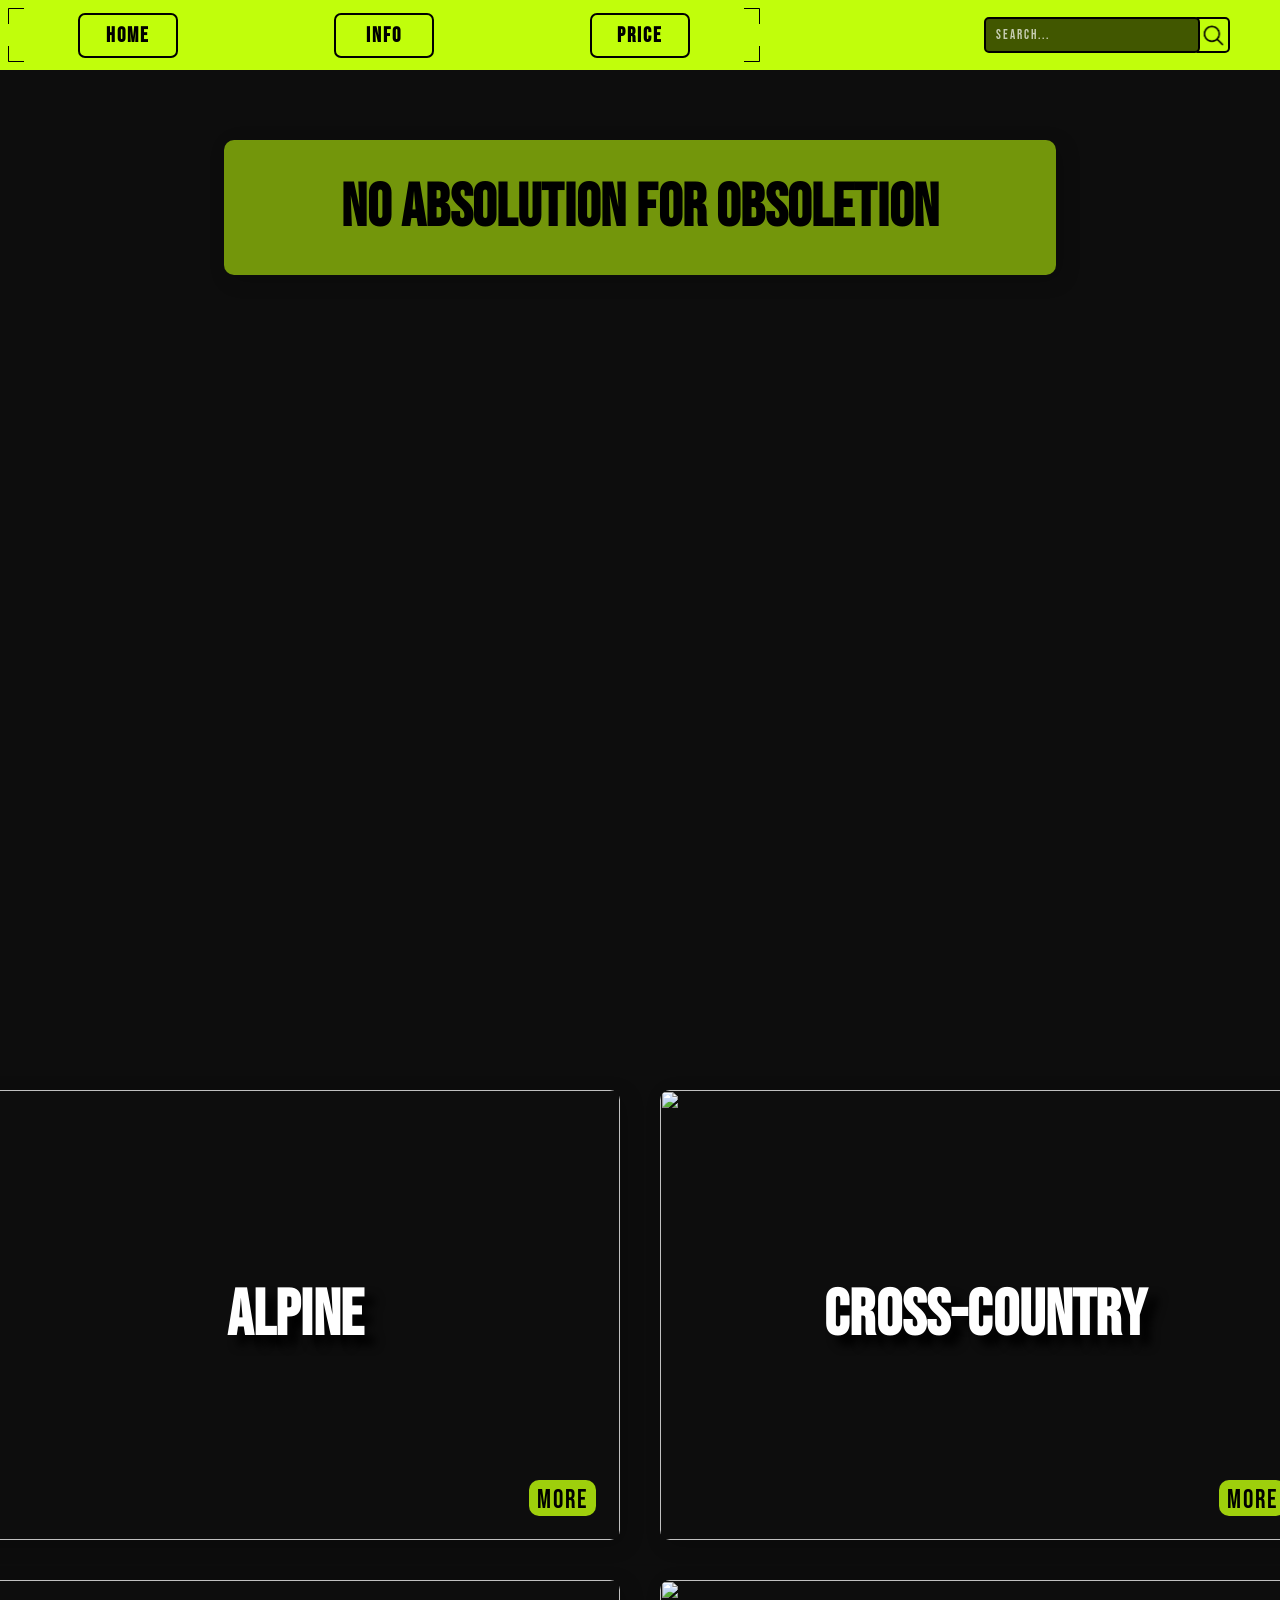
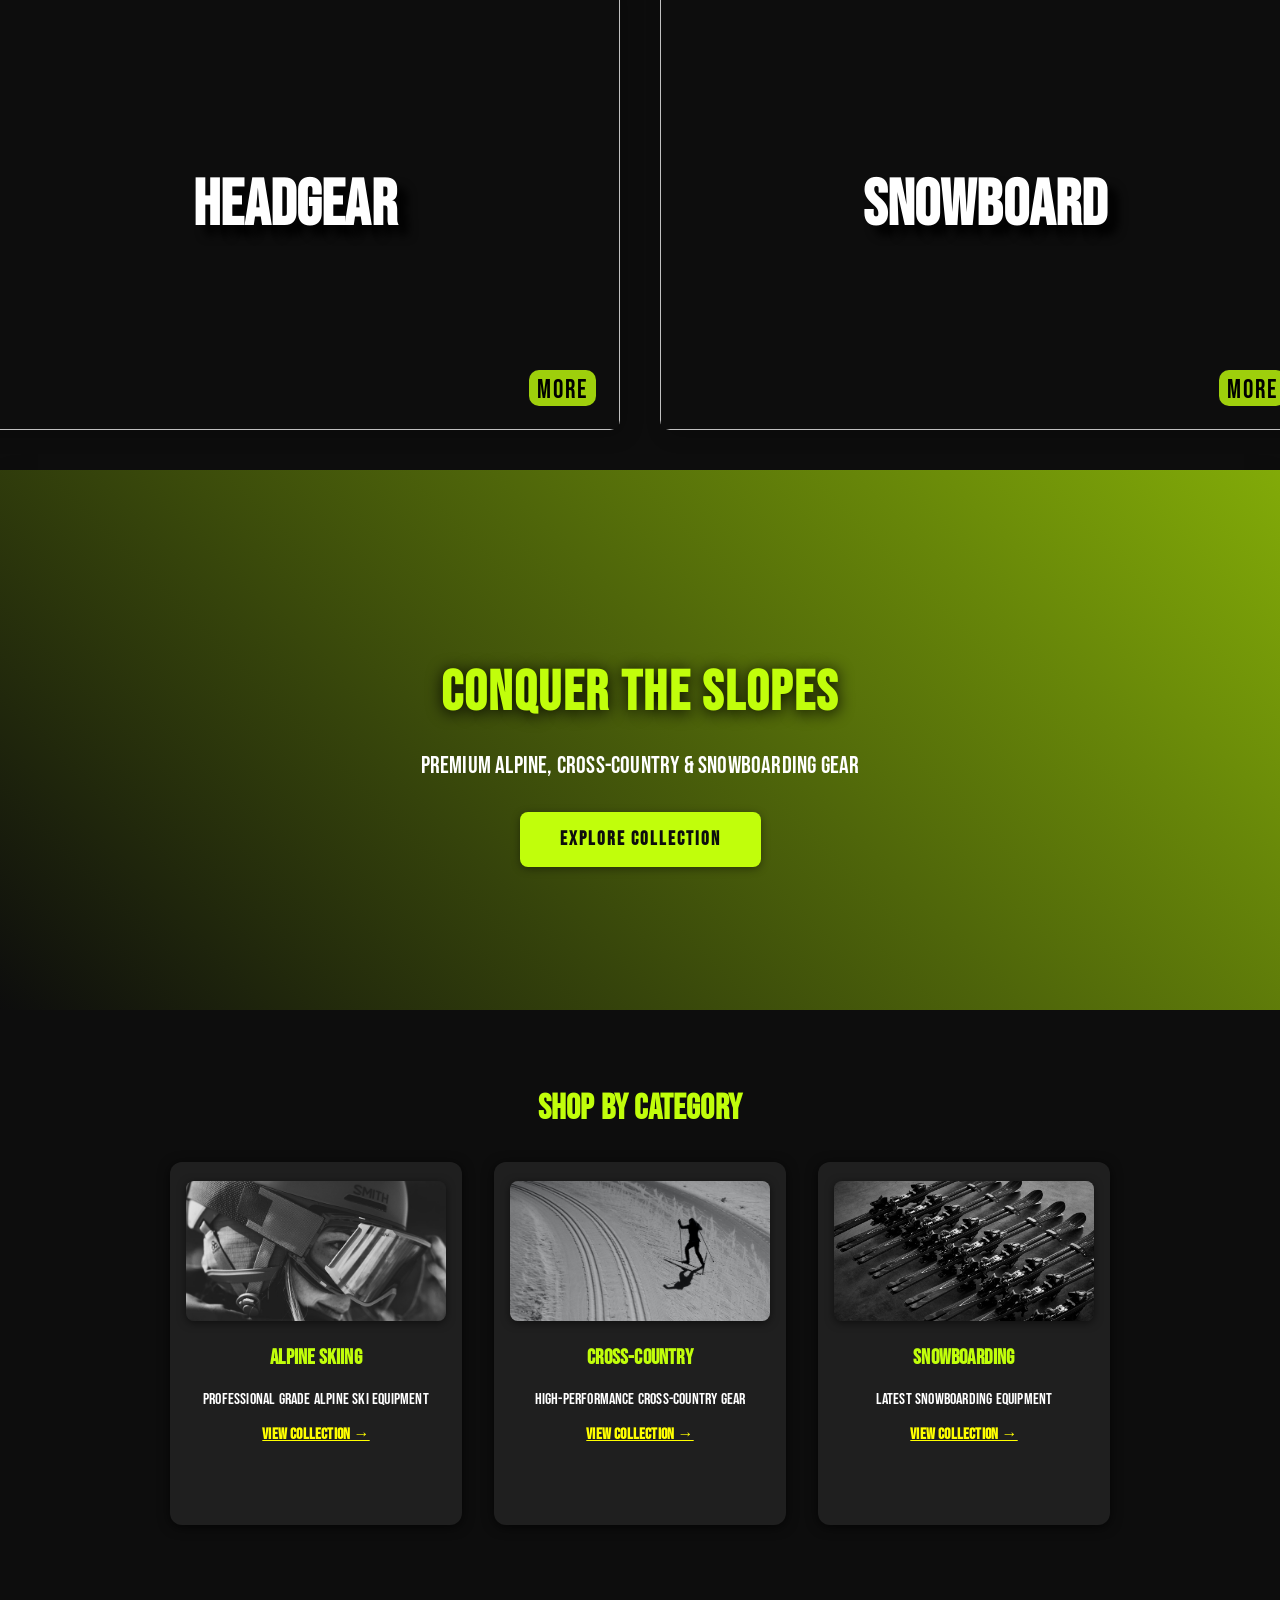
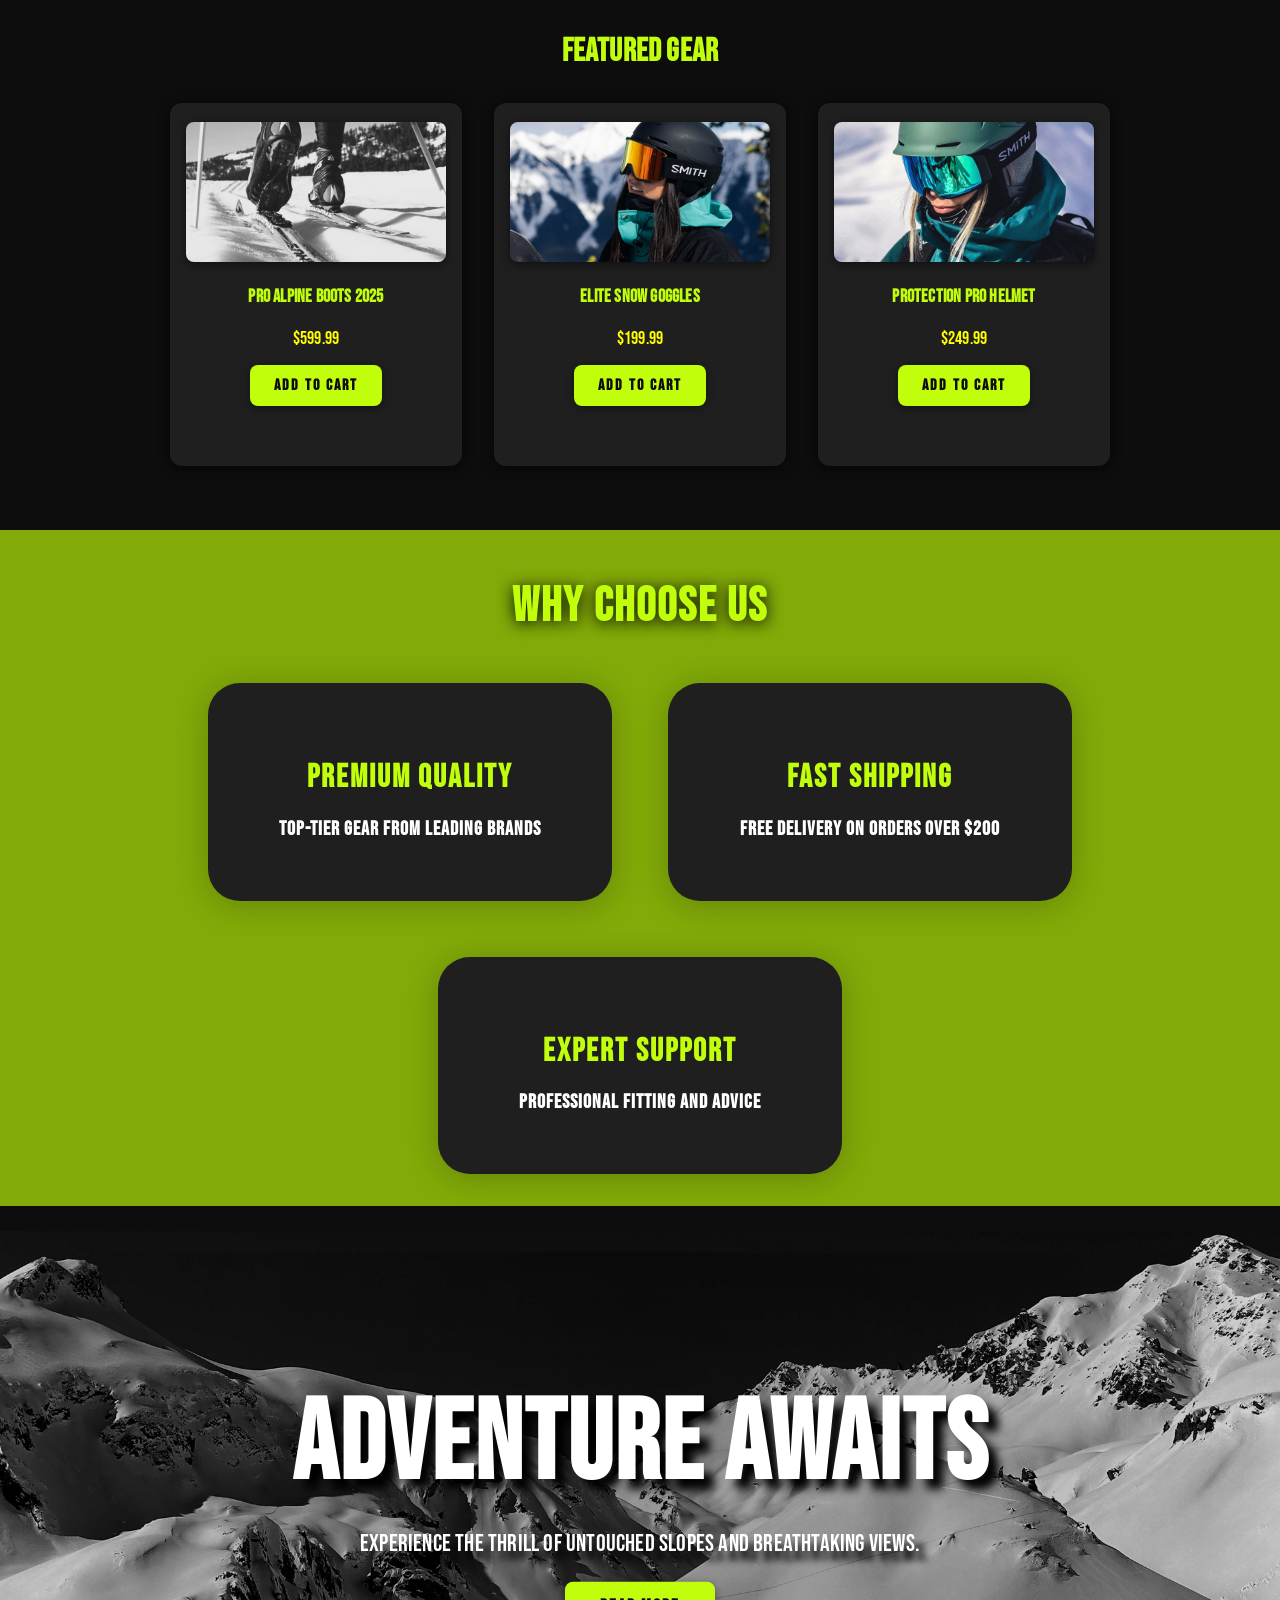
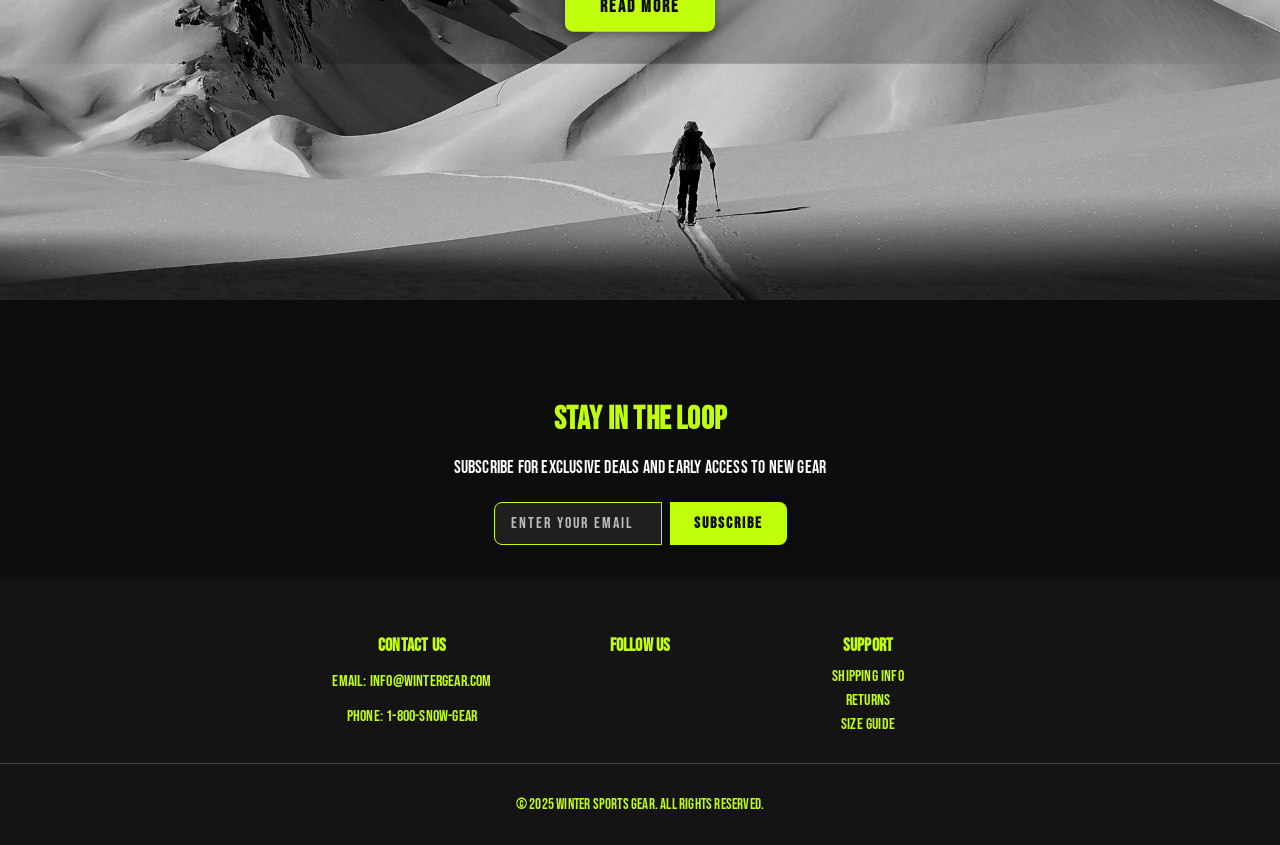
==== HTML.html @ b232467d "updated html/css 21.07.2025" ====
<!DOCTYPE html>
<html>
<head>
<style>
@import url('https://fonts.googleapis.com/css2?family=Bebas+Neue&family=Montserrat:ital,wght@0,100..900;1,100..900&display=swap');
</style>
    <link rel="stylesheet" href="big one.css" />
    <script defer src="big one.js"></script>
    <meta charset="UTF-8" />
    <title>Website</title>
        <style>
        body {
            font-family: 'Bebas Neue', sans-serif;
            letter-spacing: 0.2px;
        }
        button, input {
            font-family: 'Bebas Neue', Arial, sans-serif;
            letter-spacing: 2px;
        }
    </style>
</head>
<body>
  <div class="head">
          <div class="button-container">
              <svg 
                  id="top-left" 
                  width="32" 
                  height="32" 
                  viewBox="0 0 32 32" 
                  fill="none" 
                  xmlns="http://www.w3.org/2000/svg"
              >
                  <mask 
                      id="path-1-outside-1_201_35" 
                      maskUnits="userSpaceOnUse" 
                      x="0" 
                      y="0" 
                      width="32" 
                      height="32" 
                      fill="black"
                  >
                      <rect fill="white" width="32" height="32"/>
                      <path d="M2 2H32V32H2V2Z"/>
                  </mask>
                  <path 
                      d="M2 2V0C0.895431 0 0 0.895431 0 2L2 2ZM2 2V4H32V2V0H2V2ZM2 32H4V2H2H0V32H2Z" 
                      fill="black" 
                      mask="url(#path-1-outside-1_201_35)"
                  />
              </svg>
              <svg 
                  id="top-right" 
                  width="32" 
                  height="32" 
                  viewBox="0 0 32 32" 
                  fill="none" 
                  xmlns="http://www.w3.org/2000/svg"
              >
                  <mask 
                      id="path-1-outside-1_201_35" 
                      maskUnits="userSpaceOnUse" 
                      x="0" 
                      y="0" 
                      width="32" 
                      height="32" 
                      fill="black"
                  >
                      <rect fill="white" width="32" height="32"/>
                      <path d="M2 2H32V32H2V2Z"/>
                  </mask>
                  <path 
                      d="M2 2V0C0.895431 0 0 0.895431 0 2L2 2ZM2 2V4H32V2V0H2V2ZM2 32H4V2H2H0V32H2Z" 
                      fill="black" 
                      mask="url(#path-1-outside-1_201_35)"
                  />
              </svg>
              <svg 
                  id="bottom-left" 
                  width="32" 
                  height="32" 
                  viewBox="0 0 32 32" 
                  fill="none" 
                  xmlns="http://www.w3.org/2000/svg"
              >
                  <mask 
                      id="path-1-outside-1_201_35" 
                      maskUnits="userSpaceOnUse" 
                      x="0" 
                      y="0" 
                      width="32" 
                      height="32" 
                      fill="black"
                  >
                      <rect fill="white" width="32" height="32"/>
                      <path d="M2 2H32V32H2V2Z"/>
                  </mask>
                  <path 
                      d="M2 2V0C0.895431 0 0 0.895431 0 2L2 2ZM2 2V4H32V2V0H2V2ZM2 32H4V2H2H0V32H2Z" 
                      fill="black" 
                      mask="url(#path-1-outside-1_201_35)"
                  />
              </svg>
              <svg 
                  id="bottom-right" 
                  width="32" 
                  height="32" 
                  viewBox="0 0 32 32" 
                  fill="none" 
                  xmlns="http://www.w3.org/2000/svg"
              >
                  <mask 
                      id="path-1-outside-1_201_35" 
                      maskUnits="userSpaceOnUse" 
                      x="0" 
                      y="0" 
                      width="32" 
                      height="32" 
                      fill="black"
                  >
                      <rect fill="white" width="32" height="32"/>
                      <path d="M2 2H32V32H2V2Z"/>
                  </mask>
                  <path 
                      d="M2 2V0C0.895431 0 0 0.895431 0 2L2 2ZM2 2V4H32V2V0H2V2ZM2 32H4V2H2H0V32H2Z" 
                      fill="black" 
                      mask="url(#path-1-outside-1_201_35)"
                  />
              </svg>
              <button>Home</button>
              <button>Info</button>
              <button>Price</button>
          </div>
          <div class="search-container">
              <input type="text" placeholder="Search..." />
              <button class="search-button" >
                  <svg width="9" height="7" viewBox="0 0 9 7" fill="none" xmlns="http://www.w3.org/2000/svg" xmlns:xlink="http://www.w3.org/1999/xlink">
      <rect width="9" height="7" fill="url(#pattern0_207_2)"/>
      <defs>
      <pattern id="pattern0_207_2" patternContentUnits="objectBoundingBox" width="1" height="1">
      <use xlink:href="#image0_207_2" transform="matrix(0.00864198 0 0 0.0111111 0.111111 0)"/>
      </pattern>
      <image id="image0_207_2" width="90" height="90" preserveAspectRatio="none" xlink:href="[data-uri]"/>
      </defs>
      </svg>

              </button>

          </div>
    </div>
  <div class="body">
    <div class="background">
      <img id="main-img" class="main-img" src="/BIg one/shi/bwskione169.jpg" alt="Image">
      <div class=text-field><h1>No absolution for obsoletion</h1></div>
    </div>
    <div class="category-container">
        <div class="category"><button>more</button><img src="/BIg one/shi/754799082960519.jpg" alt=""><div class="category-inside">Alpine</div></div>
        <div class="category"><button>more</button><img src="/BIg one/shi/Buy-the-Best-Ski-Boots-for-Skiers-All-You-Need-to-Know-1536x1024.jpg" alt=""><div class="category-inside">cross-country</div></div>
        <div class="category"><button>more</button><img src="/BIg one/shi/squad-mag-goggles_alpineGreen-cpEverydayRoseGoldMirror_ls01.jpg" alt=""><div class="category-inside">Headgear</div></div>
        <div class="category"><button>more</button><img src="/BIg one/shi/1650919232_35-vsegda-pomnim-com-p-snoubordisti-v-gorakh-foto-41.jpg" alt=""><div class="category-inside">Snowboard</div></div>
    </div>

  <!-- Hero Section -->
  <section class="hero">
    <div class="hero-content">
      <h1>CONQUER THE SLOPES</h1>
      <p>Premium Alpine, Cross-Country & Snowboarding Gear</p>
      <button class="cta-button">EXPLORE COLLECTION</button>
    </div>
  </section>

  <!-- Categories Section -->
  <section class="categories">
    <h2>SHOP BY CATEGORY</h2>
    <div class="category-grid">
      <div class="category-card">
        <img src="shi/squad-mag-goggles_alpineGreen-cpEverydayRoseGoldMirror_ls01.jpg" alt="Alpine Skiing">
        <h3>Alpine Skiing</h3>
        <p>Professional grade alpine ski equipment</p>
        <a href="#" class="category-link">View Collection →</a>
      </div>
      <div class="category-card">
        <img src="shi/thomas-dils-ZEraBEoSRSw-unsplash-2-scaled.jpg" alt="Cross-Country">
        <h3>Cross-Country</h3>
        <p>High-performance cross-country gear</p>
        <a href="#" class="category-link">View Collection →</a>
      </div>
      <div class="category-card">
        <img src="shi/754799082960519.jpg" alt="Snowboarding">
        <h3>Snowboarding</h3>
        <p>Latest snowboarding equipment</p>
        <a href="#" class="category-link">View Collection →</a>
      </div>
    </div>
  </section>

  <!-- Featured Products -->
  <section class="featured-products">
    <h2>FEATURED GEAR</h2>
    <div class="product-grid">
      <div class="product-card">
        <img src="shi/Buy-the-Best-Ski-Boots-for-Skiers-All-You-Need-to-Know-1536x1024.jpg" alt="Pro Alpine Boots">
        <h3>Pro Alpine Boots 2025</h3>
        <p class="price">$599.99</p>
        <button class="add-to-cart">Add to Cart</button>
      </div>
      <div class="product-card">
        <img src="shi/squad-xl-goggles_black-cpEverydayRedMirror_ls01.webp" alt="Premium Goggles">
        <h3>Elite Snow Goggles</h3>
        <p class="price">$199.99</p>
        <button class="add-to-cart">Add to Cart</button>
      </div>
      <div class="product-card">
        <img src="shi/matteAlpineGreenSlate_ls01.webp" alt="Snow Helmet">
        <h3>Protection Pro Helmet</h3>
        <p class="price">$249.99</p>
        <button class="add-to-cart">Add to Cart</button>
      </div>
    </div>
  </section>

  <!-- Benefits Section -->
  <section class="benefits">
    <h2>WHY CHOOSE US</h2>
    <div class="benefits-grid">
      <div class="benefit-card">
        <i class="fas fa-medal"></i>
        <h3>Premium Quality</h3>
        <p>Top-tier gear from leading brands</p>
      </div>
      <div class="benefit-card">
        <i class="fas fa-truck"></i>
        <h3>Fast Shipping</h3>
        <p>Free delivery on orders over $200</p>
      </div>
      <div class="benefit-card">
        <i class="fas fa-shield-alt"></i>
        <h3>Expert Support</h3>
        <p>Professional fitting and advice</p>
      </div>
    </div>
  </section>


  <!-- Fullscreen Image Section -->
  <section class="fullscreen-image-section">
    <img src="shi/header-0-movement-0b564-1.jpg" alt="Skiing in the mountains" class="fullscreen-img">
    <div class="fullscreen-caption">
      <h2>Adventure Awaits</h2>
      <p>Experience the thrill of untouched slopes and breathtaking views.</p>
      <button class="read-more-btn">Read More</button>
    </div>
  </section>

  <!-- Newsletter Section -->
  <section class="newsletter">
    <div class="newsletter-content">
      <h2>STAY IN THE LOOP</h2>
      <p>Subscribe for exclusive deals and early access to new gear</p>
      <form class="subscribe-form">
        <input type="email" placeholder="Enter your email">
        <button type="submit">SUBSCRIBE</button>
      </form>
    </div>
  </section>

  <!-- Footer -->
  <footer>
    <div class="footer-content">
      <div class="footer-section">
        <h3>CONTACT US</h3>
        <p>Email: info@wintergear.com</p>
        <p>Phone: 1-800-SNOW-GEAR</p>
      </div>
      <div class="footer-section">
        <h3>FOLLOW US</h3>
        <div class="social-links">
          <a href="#"><i class="fab fa-instagram"></i></a>
          <a href="#"><i class="fab fa-facebook"></i></a>
          <a href="#"><i class="fab fa-twitter"></i></a>
        </div>
      </div>
      <div class="footer-section">
        <h3>SUPPORT</h3>
        <a href="#">Shipping Info</a>
        <a href="#">Returns</a>
        <a href="#">Size Guide</a>
      </div>
    </div>
    <div class="footer-bottom">
      <p>&copy; 2025 Winter Sports Gear. All rights reserved.</p>
    </div>
  </footer>
</div>
</body>
</html>
---- big one.css ----
body, html{
    width: 100%;
    margin: 0;
    background-color: var(--background-color);
    /* display: flex;
    flex-direction: column;
    justify-content: flex-start;
    align-items: center;
    /* padding-top: 70px; */
    /* height: auto;
    background-color: var(--background-color);
    z-index: 1; */
}


:root{
    --primary-color:hsl(75, 99%, 52%);
    --secondary-color: hsl(75, 91%, 35%);
    --text-color: hsl(0, 0%, 100%);
    --background-color: hsl(0, 0%, 5%);
    --accent-color: hsl(60, 100%, 50%);
    --card-bg: hsl(0, 0%, 12%);
    --card-bg-alt: hsl(0, 0%, 18%);
    --footer-bg: hsl(0, 0%, 8%);
}
.head{
    position: fixed;
}
.head{
    top: 0;
    left: 0;
    right: 0;
    height: 70px;
    background-color: var(--primary-color);    
    display: flex;
    justify-content: space-between;
    align-items: center;
    padding-right: clamp(10px, 20vw, 50px);
    z-index: 10;
}

.button-container button{
    width: clamp(50px, 10vw, 100px);
    height: clamp(30px, 5vh, 50px);
    background-color: transparent;
    border: black solid 2px;
    cursor: pointer;
    border-radius: 7px;
    color: black;
    font-weight: bold;
    font-size: 1.3rem;
    transition: all 0.15s ease-in-out;
}

.button-container button:hover{
    background-color: rgb(65, 87, 0);
    color: white;
}

.button-container button:active{
    background-color: black;
    color: rgb(194, 254, 12);
    transform: scale(0.95);
}

.button-container{
    position: relative;
    display: flex;
    justify-content: space-around;
    align-items: center;
    height: inherit;
    width: 60vw;    
}

.button-container svg{
    position: absolute;
    scale: 0.5;
}   
#top-left{
    left: 0;
    top: 0;
}
#top-right{
    right: 0px;
    top: 0;
    transform: rotate(90deg);
}
#bottom-left{
    left: 0;
    bottom: 0;
    transform: rotate(-90deg);
}
#bottom-right{
    right: 0px;
    bottom: 0;
    transform: rotate(180deg);
}

.search-container{
    display: flex;
    justify-content: space-around;
    align-items: center;
}

.search-container input{
    width: 200px;
    height: 30px;
    border-radius: 5px;
    border: black solid 2px;
    padding-left: 10px;
    background-color: rgb(65, 87, 0);
    color: white;
}

input::placeholder{
    color: white;
    opacity: 0.7;
}

input:focus{
    outline: none;
 }

.search-container button{
    width: 34px;
    height: 35.5px;
    background-color: transparent;
    border: black solid 2px;
    border-left-color: transparent;
    border-radius: 0 5px 5px 0;
    margin-left: -4px;
    cursor: pointer;
}

.search-container button svg{
    transform: scale(3.5);
}


.background{

    display: flex;
    justify-content: center;
    width: inherit;
    height: 110vh;
    /* height: clamp(100vh,100%, 1459px); */
    top: 0;
    z-index: 2;
}
.main-img{
    height: object-fit;
    position: absolute;
    top: 0; left: 50%;
    transform: translateX(-50%);
    width: 100vw;
    z-index: 0;
  }

.text-field{
    /* margin-top: clamp(50px, 205px, 370px); */
    margin-top: 140px;
    display: flex;
    position: relative;
    justify-content: center;
    align-items: center;
    font-size: 30px;
    height: 15vh;
    width: 65vw;
    padding: 30px;
    box-sizing: border-box;
    color: rgb(0, 0, 0);
    background-color: rgba(193, 254, 12, 0.574);
    box-shadow: 5px 5px 20px rgba(0, 0, 0, 0.2);
    border-radius: 10px;
    backdrop-filter: blur(10px);
    -webkit-backdrop-filter: blur(10px);
    z-index: 1;
}
.category-container{
    display: grid;
    grid-template-columns: 650px 650px;
    align-items: center;
    justify-content: center;
    justify-items: center;
    font-size: 20px;
    width: 90vw;
    gap: 40px;
    margin: 100px auto 0 auto;
}

.category img{
    width: 100%;
    height: 450px;
    width: 650px;
    object-fit: cover;
    border-radius: 10px;
    z-index: 1;
}
.category{
    display: flex;
    position: relative;
    box-shadow: 5px 5px 20px rgba(0, 0, 0, 0.2);
    border-radius: 10px;
    box-sizing: border-box;
    z-index: 2;
    transition: all 0.15s ease-in-out;

}
.category:hover{
    transform: scale(1.01);
  }
.category button{
  position: absolute;
  bottom: 1.5rem;
  right: 1.5rem;
  z-index: 5;
  background-color: rgba(193, 254, 12, 0.803);
  border: none;
  border-radius: 10px;
  font-size: 1.6rem;
  padding: 0.3rem 0.5rem 0 0.5rem;
  transition: background 0.2s, all 0.2s;

}

.category button:hover {
  background: var(--accent-color);
  color: var(--background-color);
  /* transform: scale(1.1); */
}
.category-inside{
    position: absolute;
    top: 0;
    left: 0;
    right: 0;
    bottom: 0;
    display: flex;
    justify-content: center;
    align-items: center;
    font-size: 4rem;
    color: rgb(255, 255, 255);
    font-weight: bold;
    text-shadow: 10px 10px 10px rgb(0, 0, 0);
    z-index: 3;
}

/* --- Extended Styles for New Sections: Dark Mode --- */

.hero {
  width: 100vw;
  min-height: 60vh;
  background: linear-gradient(45deg, var(--background-color) 0%, var(--secondary-color) 100%);
  display: flex;
  align-items: center;
  justify-content: center;
  margin-top: 40px;
  box-shadow: 0 4px 24px rgba(0,0,0,0.07);
}
.hero-content {
  text-align: center;
  color: var(--primary-color);
  padding: 2rem 1rem;
}
.hero-content h1 {
  font-size: 3.5rem;
  margin-bottom: 1rem;
  letter-spacing: 2px;
  color: var(--primary-color);
  text-shadow: 0 2px 16px #000;
}
.hero-content p {
  font-size: 1.5rem;
  margin-bottom: 2rem;
  color: var(--text-color);
}
.cta-button {
  background: var(--primary-color);
  color: var(--background-color);
  border: none;
  border-radius: 8px;
  padding: 1rem 2.5rem;
  font-size: 1.2rem;
  font-weight: bold;
  cursor: pointer;
  transition: background 0.2s, all 0.2s;
  box-shadow: 0 2px 8px #0006;
}
.cta-button:hover {
  background: var(--accent-color);
  color: var(--background-color);
  transform: scale(1.05);
}

.categories {
  width: 100vw;
  background: var(--background-color);
  padding: 3rem 0 2rem 0;
  text-align: center;
}
.categories h2 {
  font-size: 2.2rem;
  margin-bottom: 2rem;
  color: var(--primary-color);
}
.category-grid {
  display: flex;
  flex-wrap: wrap;
  justify-content: center;
  gap: 2rem;
  margin-bottom: 2rem;
}
.category-card {
  background: var(--card-bg);
  border-radius: 12px;
  box-shadow: 0 2px 12px #000a;
  width: 260px;
  min-height: 320px;
  padding: 1.2rem 1rem 1.5rem 1rem;
  display: flex;
  flex-direction: column;
  align-items: center;
  transition: transform 0.15s, background 0.2s;
}
.category-card:hover {
  transform: translateY(-8px) scale(1.03);
  background: var(--card-bg-alt);
  box-shadow: 0 6px 24px #000c;
}
.category-card img {
  width: 100%;
  height: 140px;
  object-fit: cover;
  border-radius: 8px;
  margin-bottom: 1rem;
  box-shadow: 0 2px 8px #0008;
}
.category-card h3 {
  font-size: 1.3rem;
  margin: 0.5rem 0 0.2rem 0;
  color: var(--primary-color);
}
.category-card p {
  font-size: 1rem;
  color: var(--text-color);
  margin-bottom: 1rem;
}
.category-link {
  color: var(--accent-color);
  text-decoration: underline;
  font-weight: bold;
  font-size: 1rem;
  transition: color 0.2s;
}
.category-link:hover {
  color: var(--primary-color);
}

.featured-products {
  background: var(--background-color);
  padding: 1rem 0 2rem 0;
  text-align: center;
}
.featured-products h2 {
  font-size: 2rem;
  color: var(--primary-color);
  margin-bottom: 2rem;
}
.product-grid {
  display: flex;
  flex-wrap: wrap;
  justify-content: center;
  gap: 2rem;
  margin-bottom: 2rem;
}
.product-card {
  background: var(--card-bg);
  border-radius: 12px;
  box-shadow: 0 2px 12px #000a;
  width: 260px;
  min-height: 320px;
  padding: 1.2rem 1rem 1.5rem 1rem;
  display: flex;
  flex-direction: column;
  align-items: center;
  transition: transform 0.15s, background 0.2s;
}
.product-card:hover {
  transform: translateY(-6px) scale(1.03);
  background: var(--card-bg-alt);
  box-shadow: 0 6px 24px #000c;
}
.product-card img {
  width: 100%;
  height: 140px;
  object-fit: cover;
  border-radius: 8px;
  margin-bottom: 1rem;
  box-shadow: 0 2px 8px #0008;
}
.product-card h3 {
  font-size: 1.1rem;
  margin: 0.5rem 0 0.2rem 0;
  color: var(--primary-color);
}
.product-card .price {
  font-size: 1.1rem;
  color: var(--accent-color);
  margin-bottom: 1rem;
}
.add-to-cart {
  background: var(--primary-color);
  color: var(--background-color);
  border: none;
  border-radius: 8px;
  padding: 0.7rem 1.5rem;
  font-size: 1rem;
  font-weight: bold;
  cursor: pointer;
  transition: background 0.2s, color 0.2s;
  box-shadow: 0 2px 8px #0006;
}
.add-to-cart:hover {
  background: var(--accent-color);
  color: var(--background-color);
}

.benefits {
  background: var(--secondary-color);
  /* background: linear-gradient(315deg, var(--background-color) 0%, var(--secondary-color) 30%); */
  padding: 3rem 0 2rem 0;
  text-align: center;
}
.benefits h2 {
  font-size: 3rem;
  color: var(--primary-color);
  margin: 0 0 3rem 0;
  letter-spacing: 2px;

  text-shadow: 0 2px 16px #000;

}
.benefits-grid {
  display: flex;
  flex-wrap: wrap;
  justify-content: center;
  gap: 3.5rem;
}
.benefit-card {
  background: var(--card-bg);
  border-radius: 2rem;
  box-shadow: 0 4px 32px 0 rgba(0,0,0,0.22);
  width: 340px;
  min-height: 60px;
  padding: 2.5rem 2rem 2.5rem 2rem;
  display: flex;
  flex-direction: column;
  align-items: center;
  font-size: 1.35rem;
  font-weight: 700;
  letter-spacing: 1px;
  transition: transform 0.2s, box-shadow 0.2s;
}
.benefit-card i {
  font-size: 3.2rem;
  color: var(--accent-color);
  margin-bottom: 1.2rem;
  /* text-shadow: 0 2px 12px rgba(0,191,255,0.18); */
}
.benefit-card h3 {
  font-size: 2rem;
  margin: 1rem 0 0.5rem 0;
  color: var(--primary-color);
  font-weight: 900;
  letter-spacing: 2px;
  /* text-shadow: 0 2px 12px rgba(0,191,255,0.18); */
}
.benefit-card p {
  font-size: 1.25rem;
  color: var(--text-color);
  font-weight: 600;
  margin-top: 0.7rem;
  letter-spacing: 1px;
}
/* Fullscreen Image Section */
.fullscreen-image-section {
  position: relative;
  width: 100vw;
  min-height: 80vh;
  margin: 0;
  padding: 0;
  overflow: hidden;
  display: flex;
  align-items: center;
  justify-content: center;
}
.fullscreen-img {
  width: 100vw;
  height: inherit;
  object-fit: cover;
  display: block;
  filter: brightness(0.85);
}
.fullscreen-caption {
  position: absolute;
  width: 100vw;
  top: 35%;
  left: 50%;
  transform: translate(-50%, -50%);
  color: #fff;
  text-align: center;
  /* background: rgba(0,0,0,0.35); */
  padding: 2rem 2.5rem;
  border-radius: 1rem;
  /* box-shadow: 0 4px 24px #0008; */
  background: linear-gradient(90deg, rgba(255, 255, 255, 0) 0%, rgba(0, 0, 0, 0.305) 50%, rgba(255, 255, 255, 0) 100%);

}
.fullscreen-caption h2 {
  font-size: 7rem;
  text-shadow: #000 10px 10px 10px;
  margin-bottom: 1rem;
  letter-spacing: 2px;
  /* box-shadow: inset 0 0 100px rgb(0, 0, 0); */

}
.fullscreen-caption p {
  font-size: 1.5rem;
  margin: 0 0 1.5rem 0;
  text-shadow: #000 10px 10px 6px;
}
.read-more-btn {
  background: var(--primary-color);
  color: var(--background-color);
  border: none;
  border-radius: 8px;
  padding: 0.9rem 2.2rem;
  font-size: 1.1rem;
  font-weight: bold;
  cursor: pointer;
  transition: background 0.2s, color 0.2s, transform 0.15s;
  box-shadow: 0 2px 8px #0006;
}
.read-more-btn:hover {
  background: var(--accent-color);
  color: var(--background-color);
  transform: scale(1.05);
}

/* botton section */

.newsletter {
  background: var(--background-color);
  padding: 3rem 0 2rem 0;
  text-align: center;
}
.newsletter-content h2 {
  font-size: 2rem;
  color: var(--primary-color);
  margin-bottom: 1rem;
}
.newsletter-content p {
  font-size: 1.1rem;
  color: var(--text-color);
  margin-bottom: 1.5rem;
}
.subscribe-form {
  display: flex;
  justify-content: center;
  gap: 0.5rem;
}
.subscribe-form input[type="email"] {
  padding: 0.7rem 1rem;
  border-radius: 8px 0 0 8px;
  border: 1px solid var(--primary-color);
  font-size: 1rem;
  outline: none;
  background: var(--card-bg);
  color: var(--text-color);
}
.subscribe-form button {
  background: var(--primary-color);
  color: var(--background-color);
  border: none;
  border-radius: 0 8px 8px 0;
  padding: 0.7rem 1.5rem;
  font-size: 1rem;
  font-weight: bold;
  cursor: pointer;
  transition: background 0.2s, color 0.2s;
  box-shadow: 0 2px 8px #0006;
}
.subscribe-form button:hover {
  background: var(--accent-color);
  color: var(--background-color);
}

footer {
  background: var(--footer-bg);
  color: var(--primary-color);
  padding: 2.5rem 0 1rem 0;
  text-align: center;
}
.footer-content {
  display: flex;
  flex-wrap: wrap;
  justify-content: center;
  gap: 3rem;
  margin-bottom: 1.5rem;
}
.footer-section {
  min-width: 180px;
}
.footer-section h3 {
  font-size: 1.1rem;
  margin-bottom: 0.7rem;
  color: var(--primary-color);
}
.footer-section p, .footer-section a {
  color: var(--primary-color);
  font-size: 1rem;
  text-decoration: none;
  display: block;
  margin-bottom: 0.3rem;
}
.footer-section a:hover {
  text-decoration: underline;
}
.social-links {
  display: flex;
  gap: 1rem;
  justify-content: center;
  margin-top: 0.5rem;
}
.social-links a {
  color: var(--primary-color);
  font-size: 1.5rem;
  transition: color 0.2s;
}
.social-links a:hover {
  color: #fff;
}
.footer-bottom {
  border-top: 1px solid rgba(255,255,255,0.2);
  margin-top: 1rem;
  padding-top: 1rem;
  font-size: 0.95rem;
  color: var(--primary-color);
}


@media (max-width: 900px) {
  .category-grid, .product-grid, .benefits-grid, .footer-content {
    flex-direction: column;
    align-items: center;
  }
  .category-card, .product-card, .benefit-card {
    width: 90vw;
    max-width: 350px;
  }
}
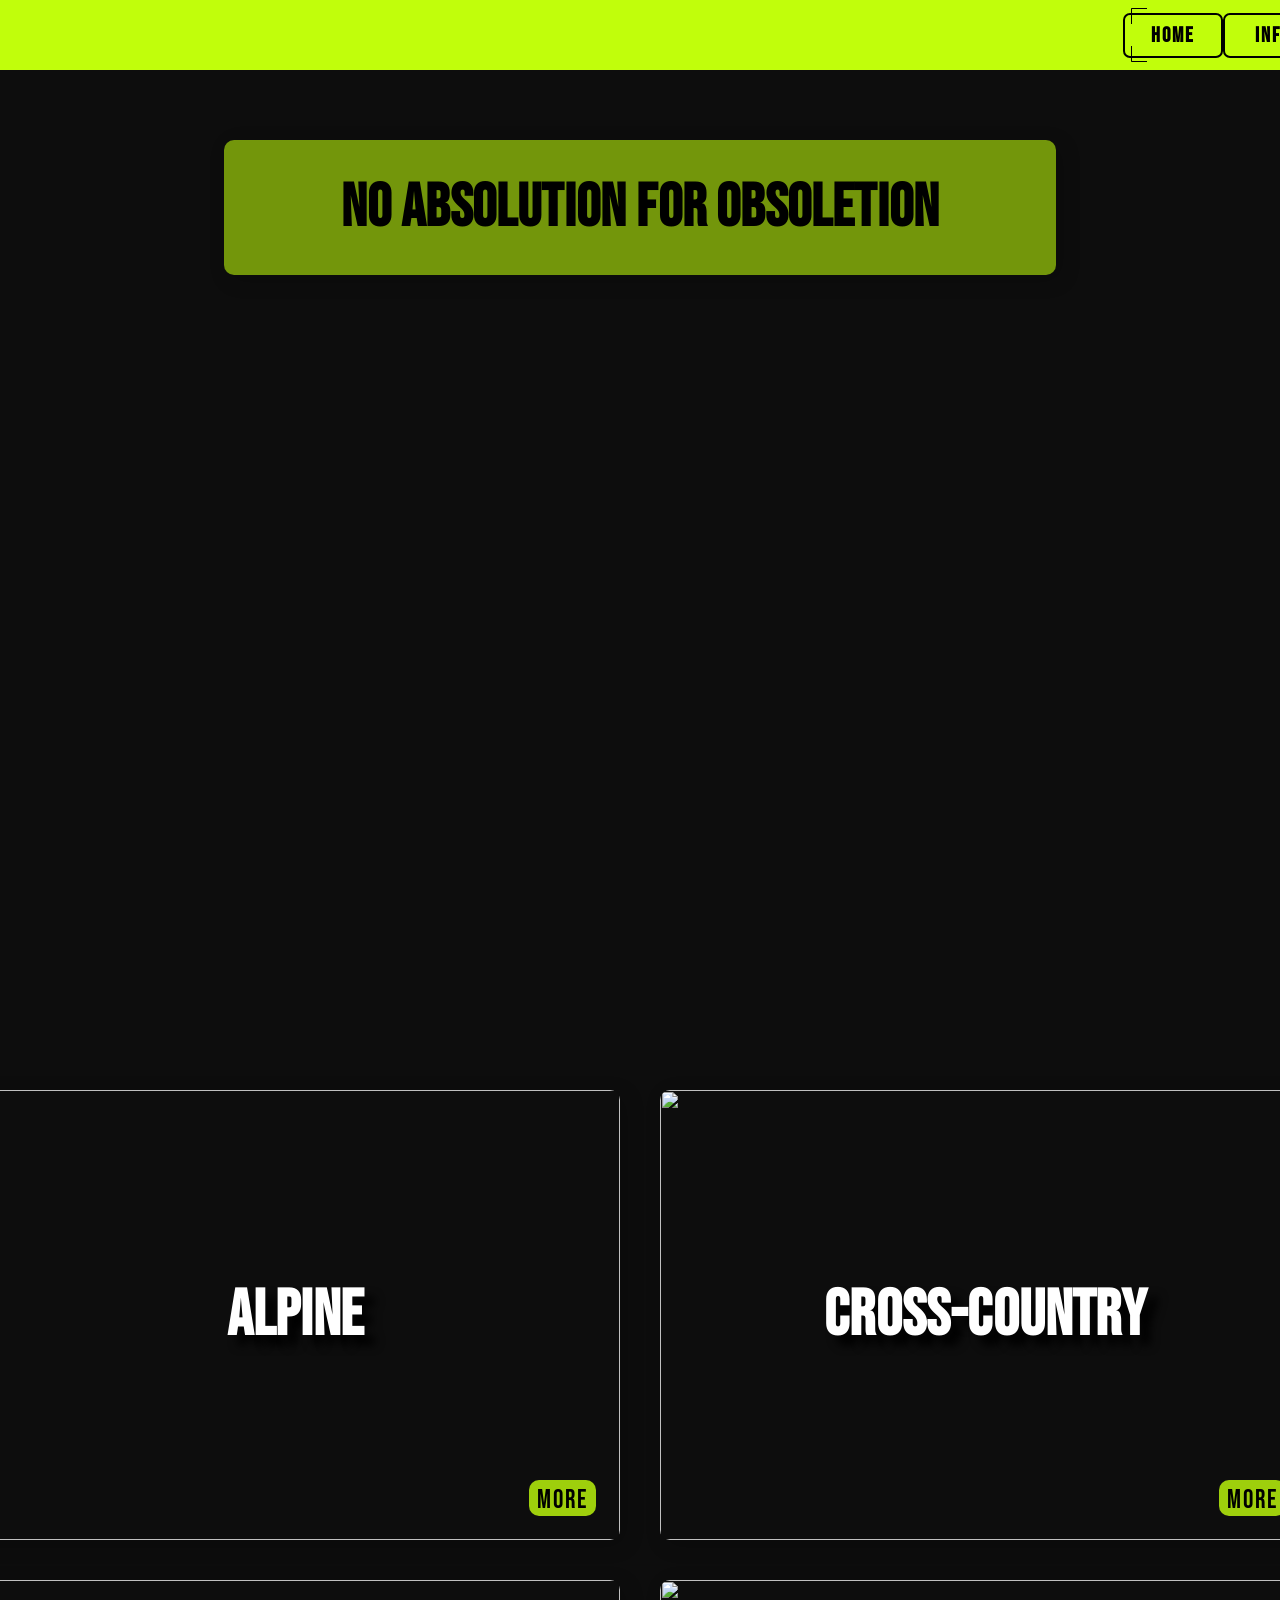
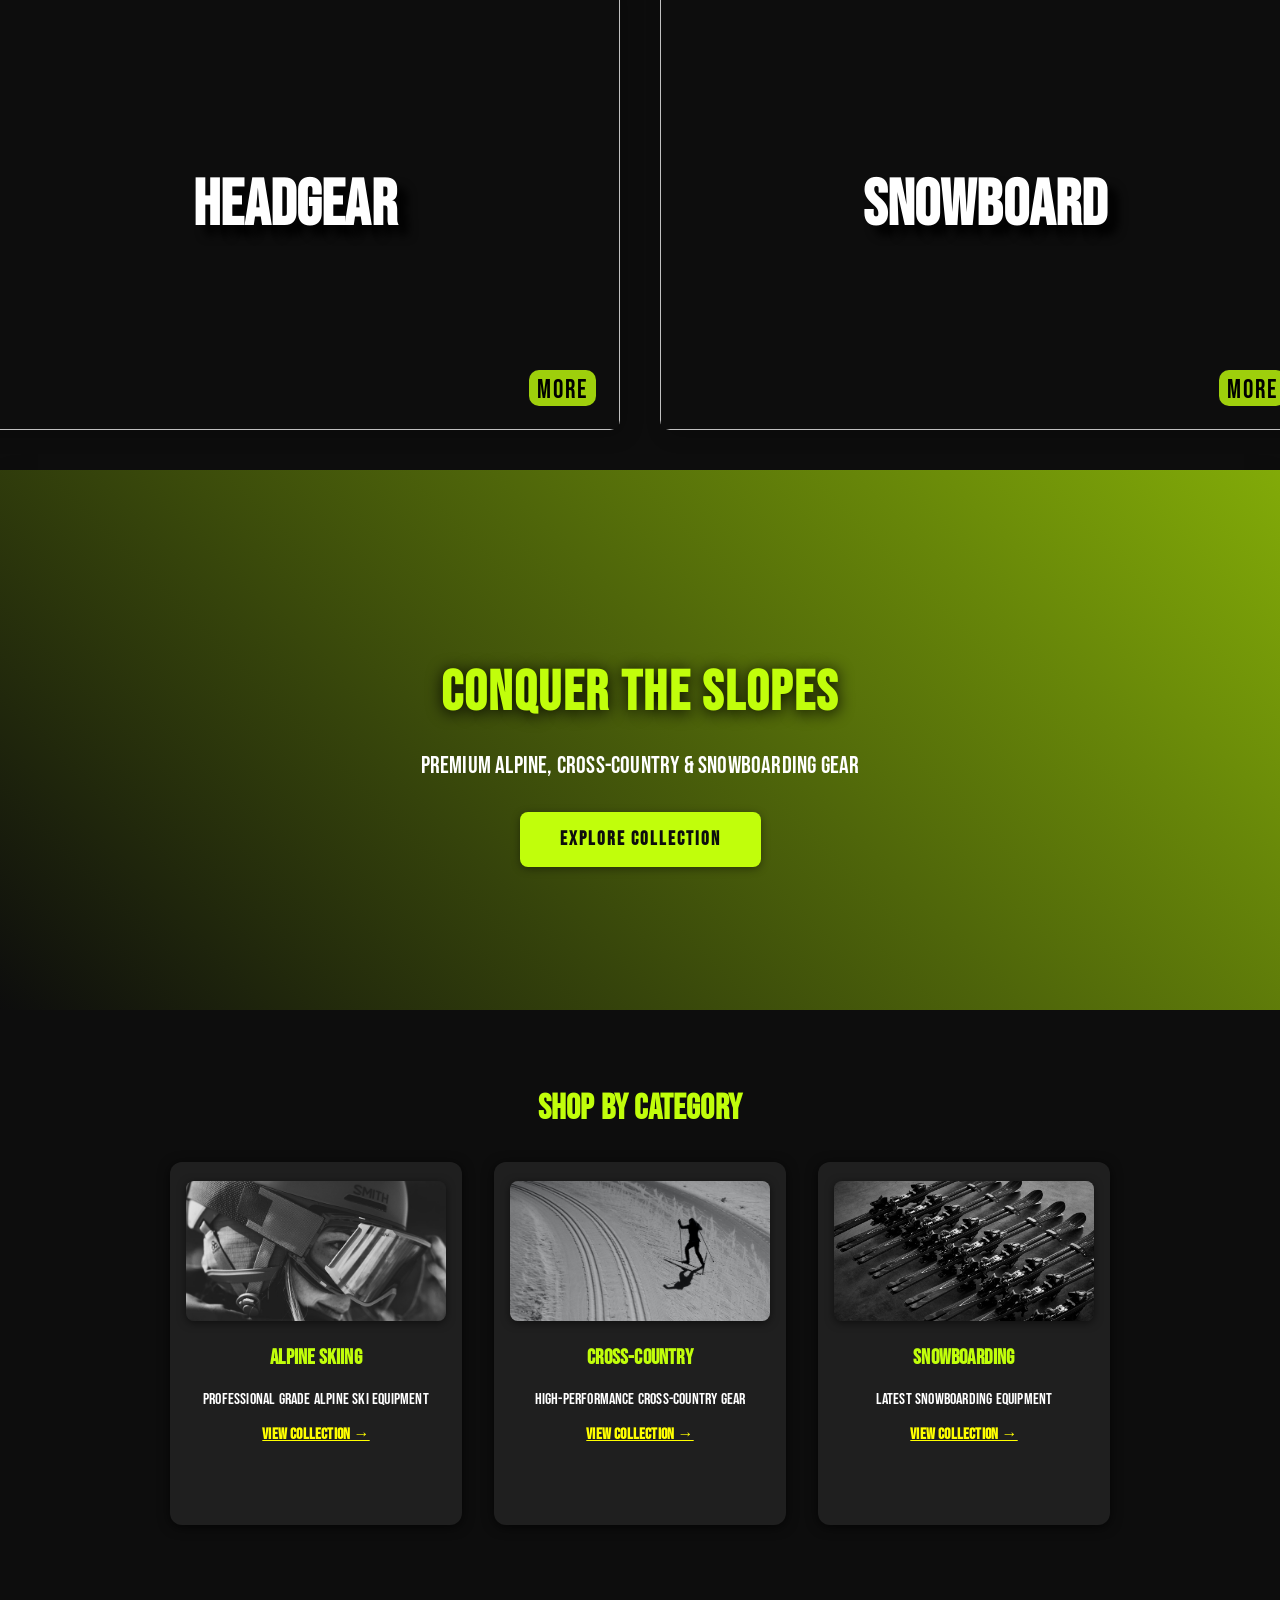
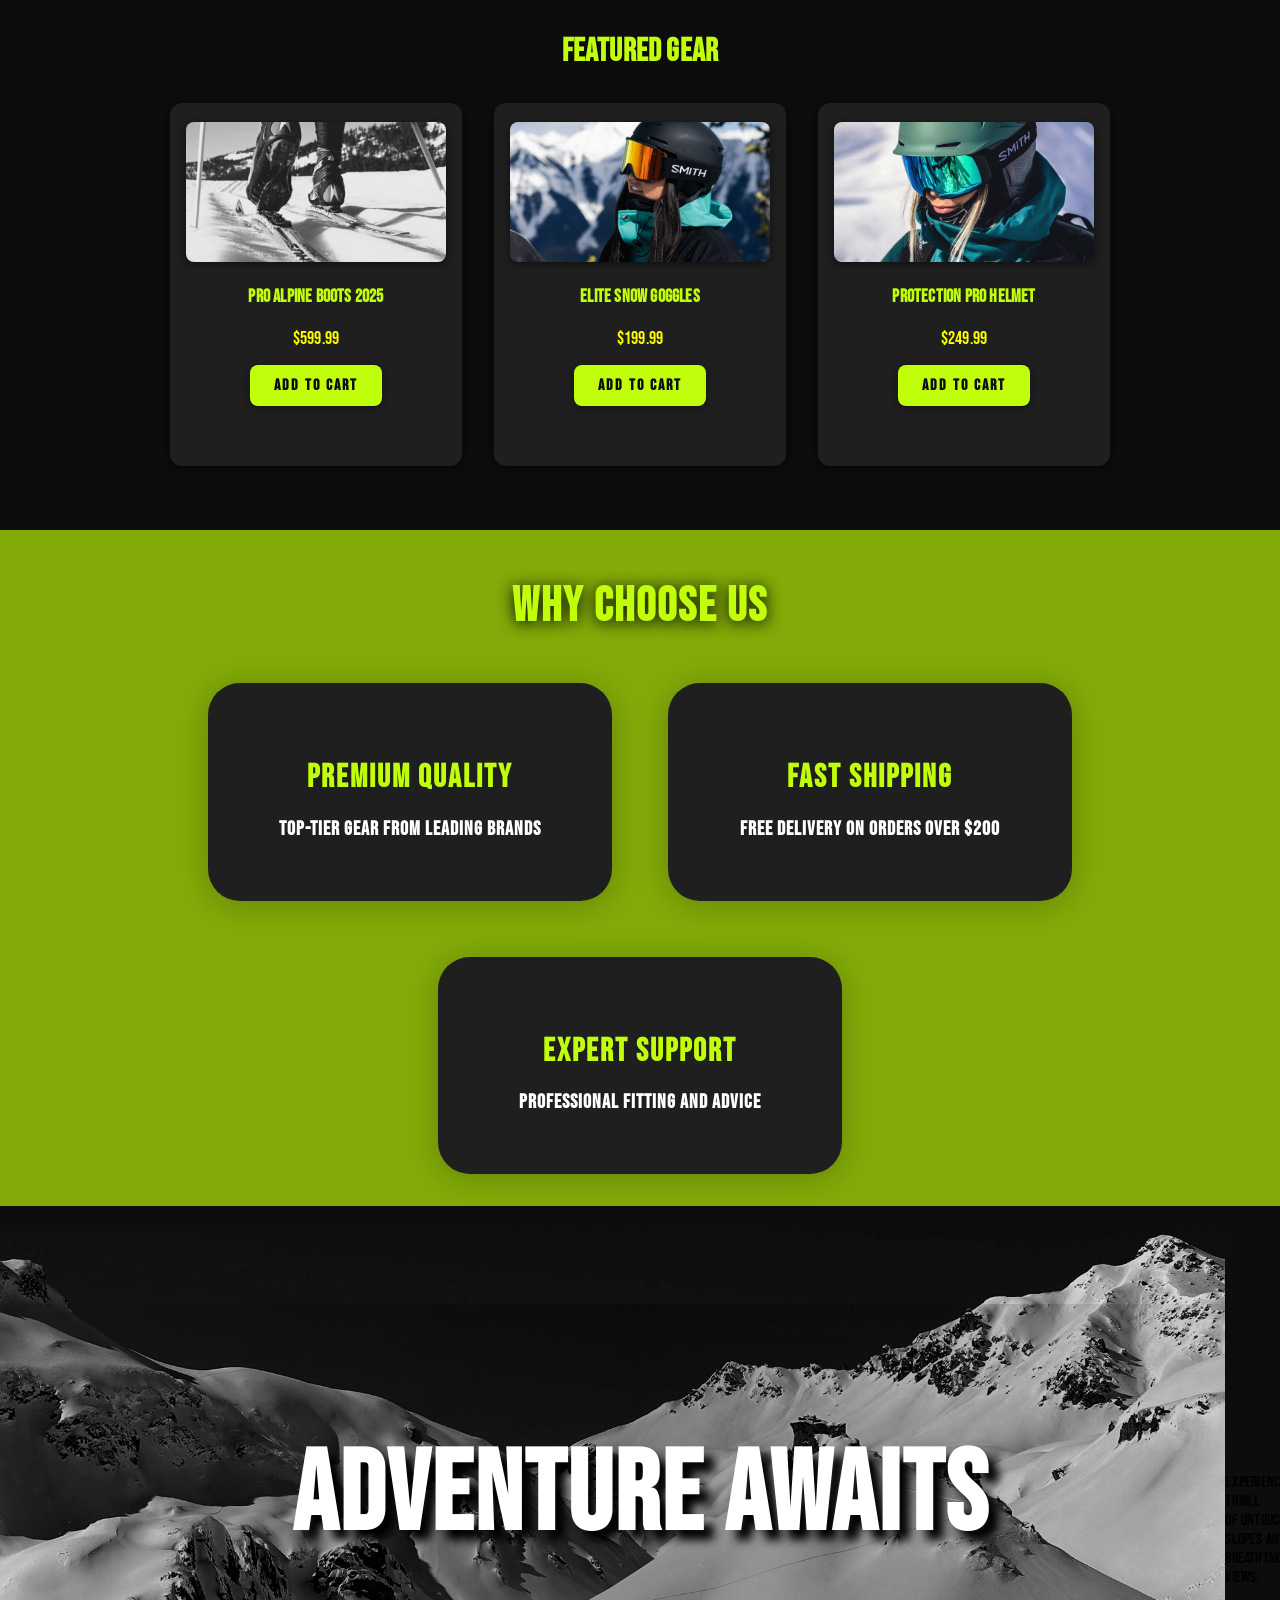
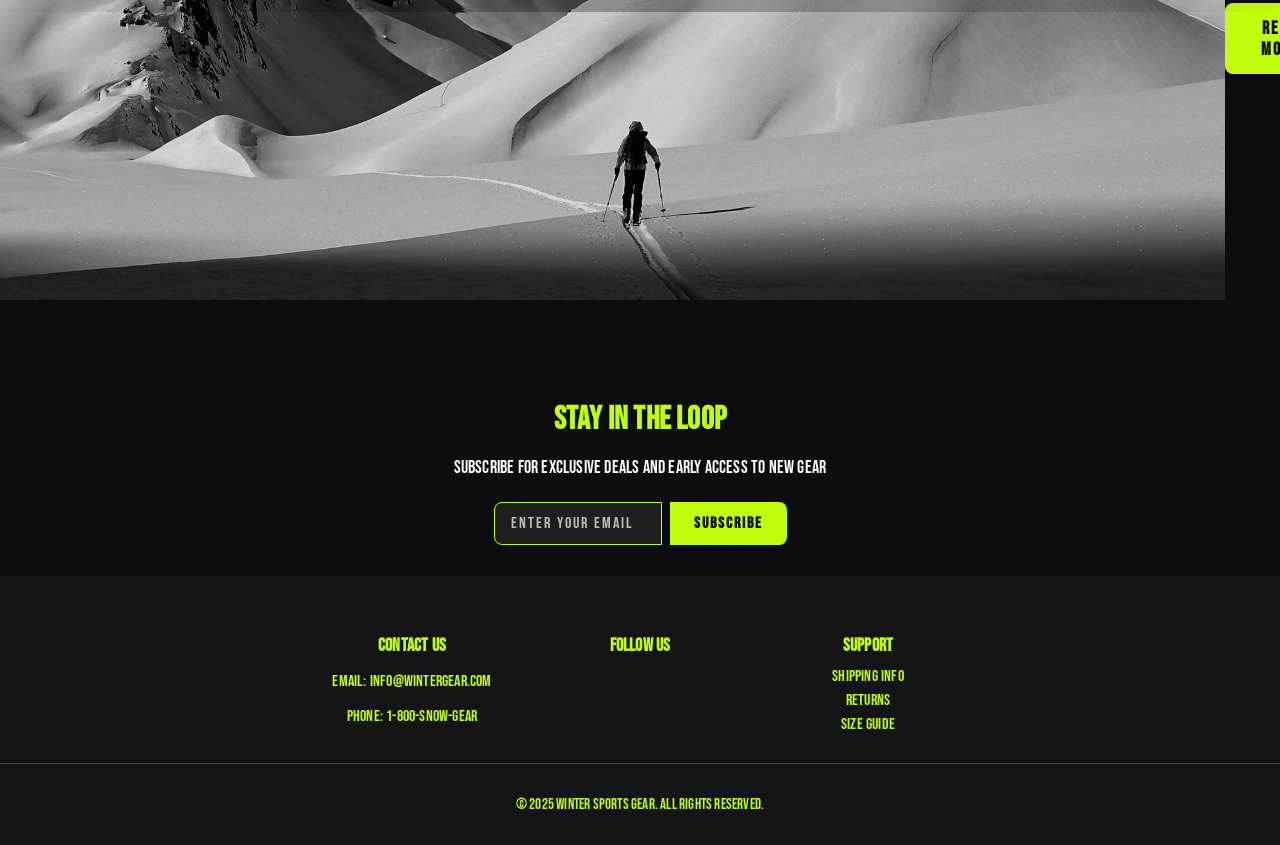
==== commit 6d543eda: "updated html/css 21.07.2025" ====
--- a/HTML.html
+++ b/HTML.html
@@ -21,6 +21,11 @@
 </head>
 <body>
   <div class="head">
+          <div class="logo"><svg width="1123" height="972" viewBox="0 0 1123 972" fill="none" xmlns="http://www.w3.org/2000/svg">
+<path d="M1122.11 971.775H0L77.1494 838.149H866.257L471.702 154.762L561.055 0L1122.11 971.775Z" fill="var(--logo-color)"/>
+<path d="M759.614 777.2C760.768 779.2 759.325 781.7 757.015 781.7H130.88C128.57 781.7 127.127 779.2 128.281 777.2L441.349 234.95C442.504 232.95 445.39 232.95 446.545 234.95L759.614 777.2Z" fill="var(--logo-color)"/>
+</svg>
+</div>
           <div class="button-container">
               <svg 
                   id="top-left" 
@@ -246,9 +251,13 @@
     <img src="shi/header-0-movement-0b564-1.jpg" alt="Skiing in the mountains" class="fullscreen-img">
     <div class="fullscreen-caption">
       <h2>Adventure Awaits</h2>
-      <p>Experience the thrill of untouched slopes and breathtaking views.</p>
-      <button class="read-more-btn">Read More</button>
-    </div>
+    </div>
+      <div class="read-more">
+      <p>experience the thrill <br> of untouched slopes and breathtaking views.</p>
+    <button class="read-more-btn">Read More</button>
+    </div>
+    
+
   </section>
 
   <!-- Newsletter Section -->
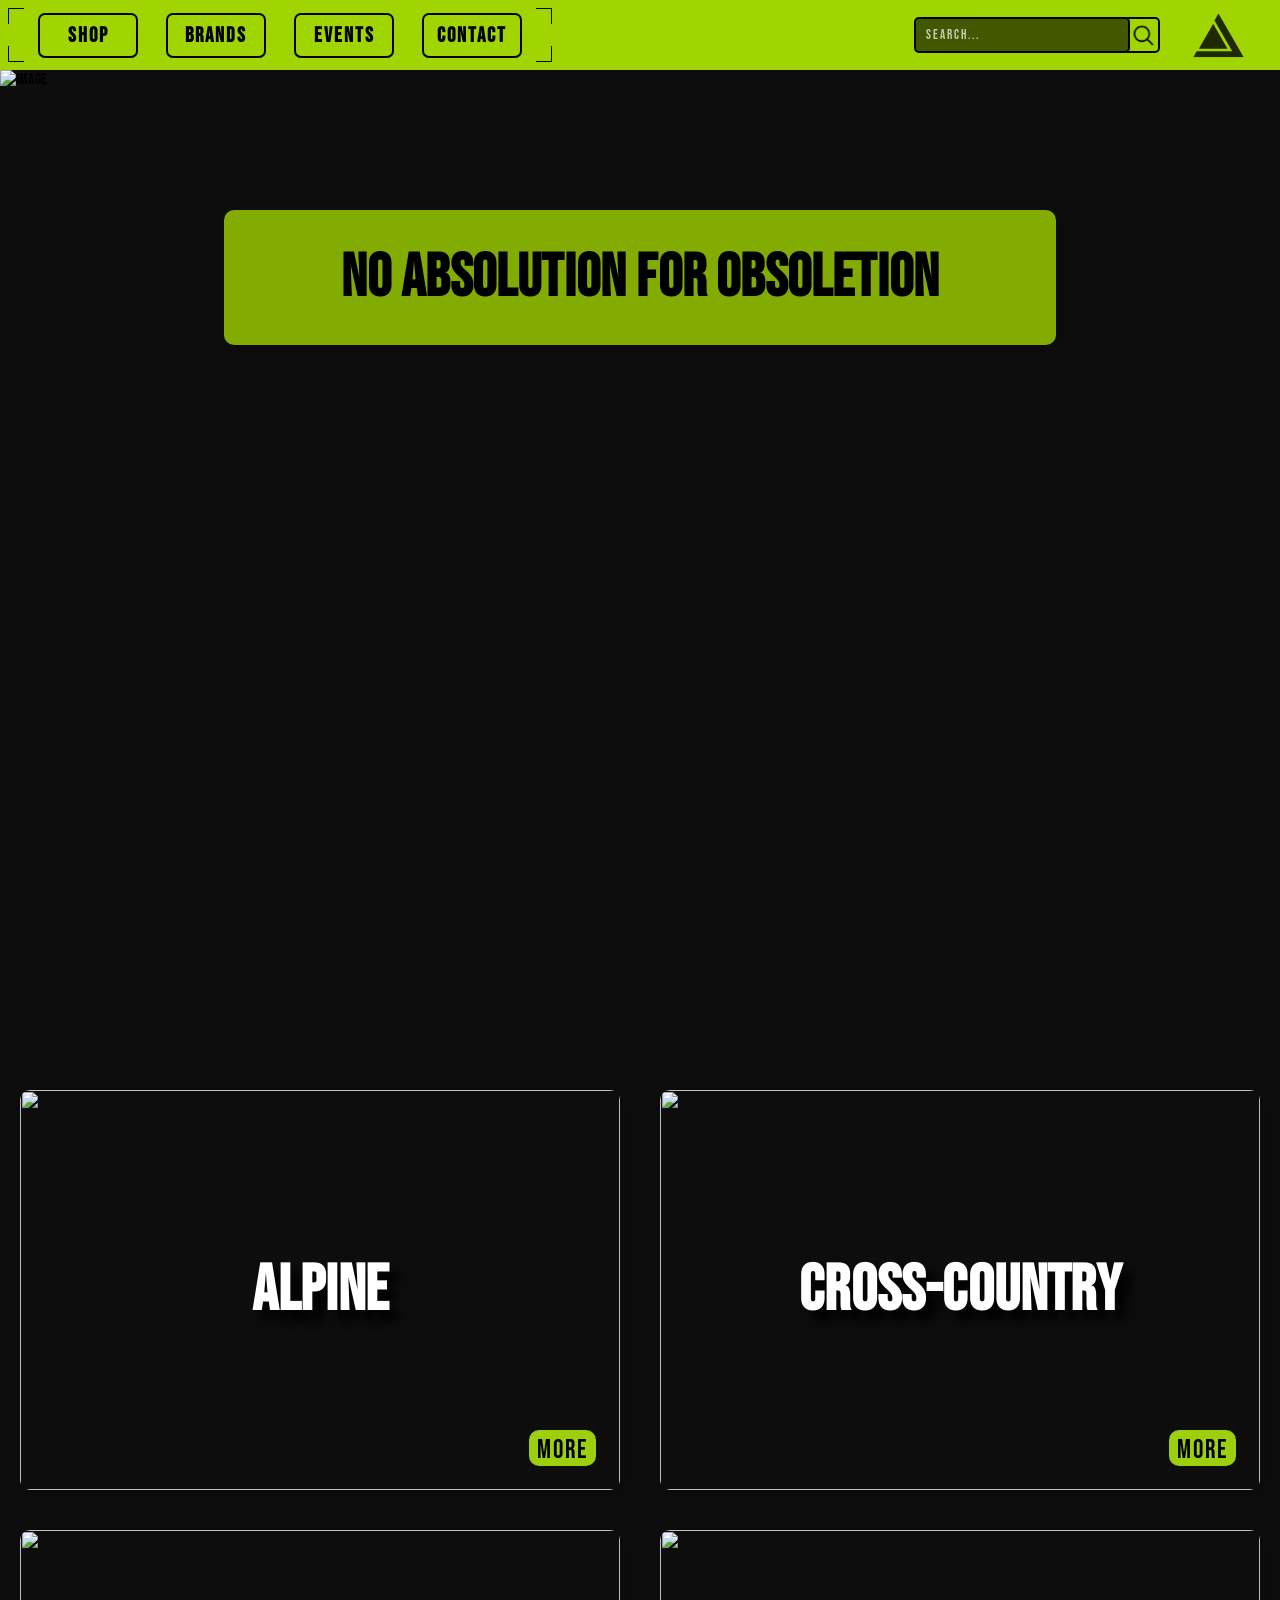
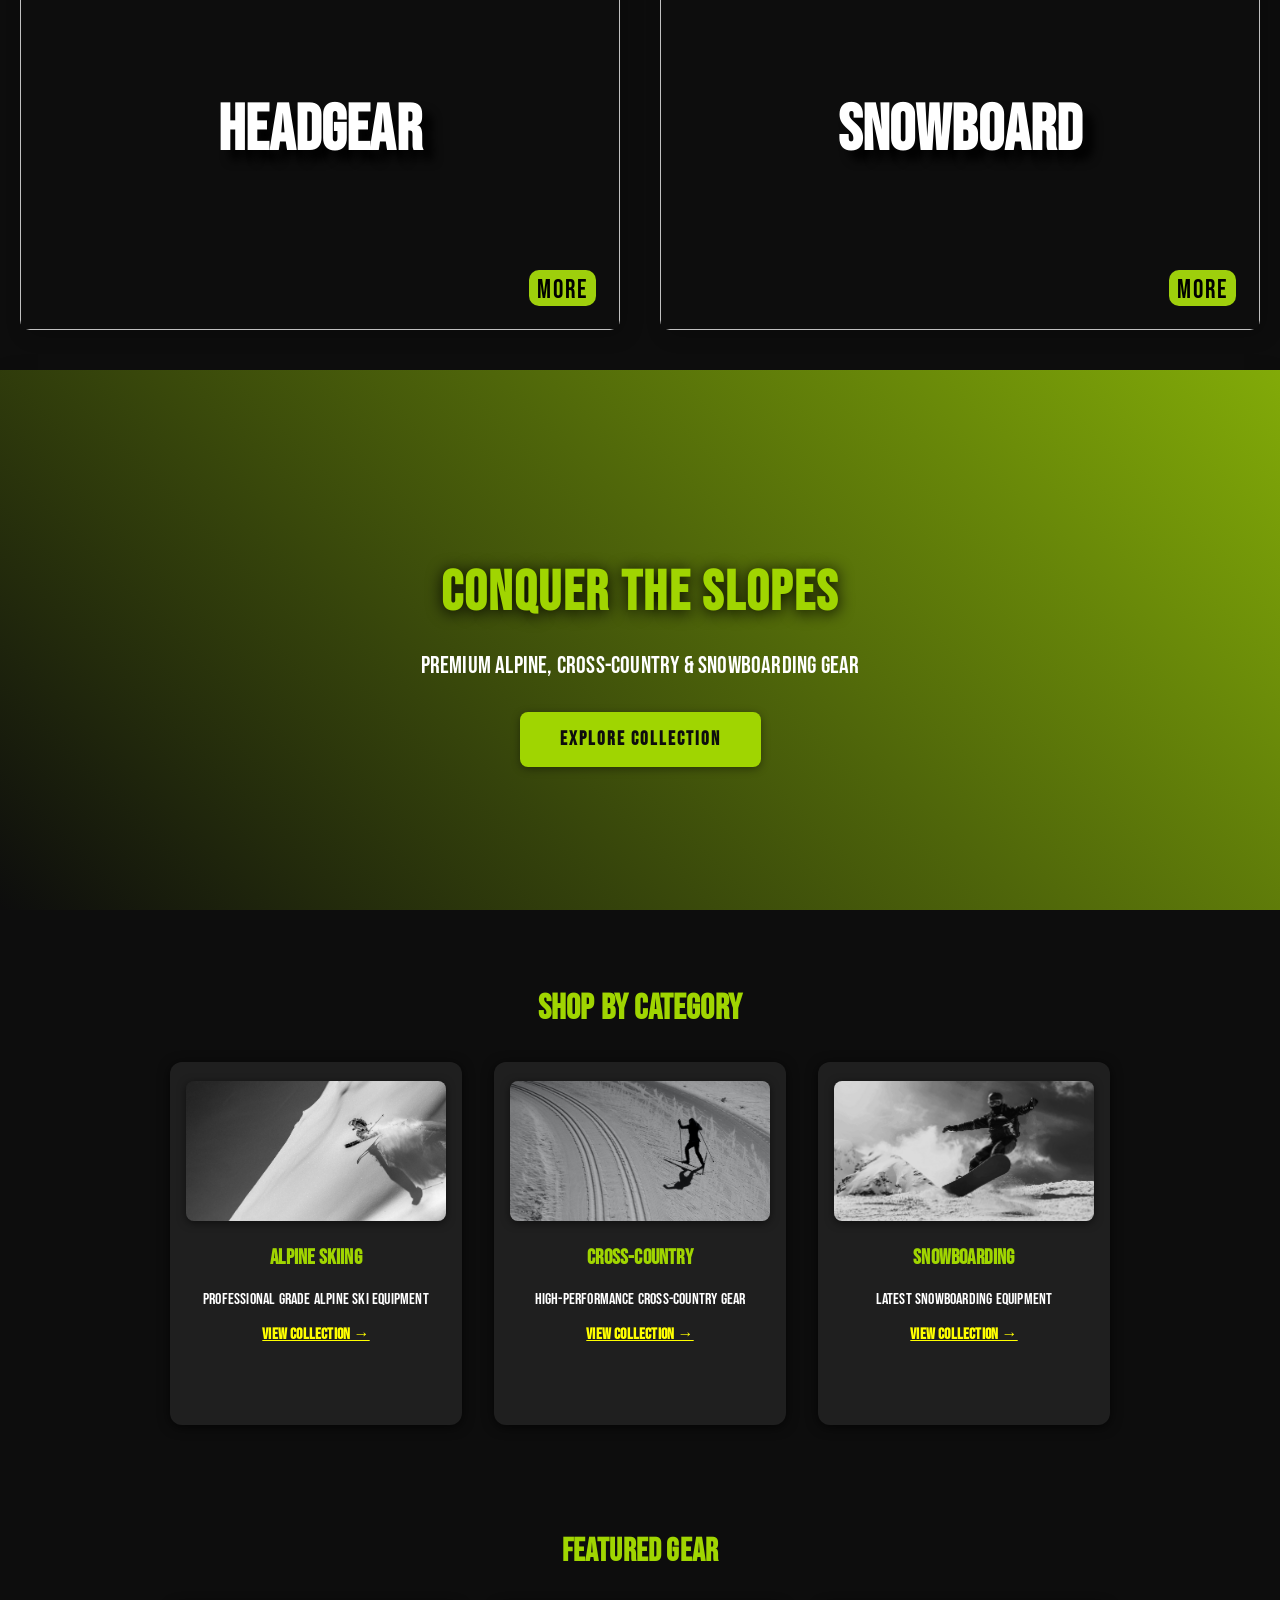
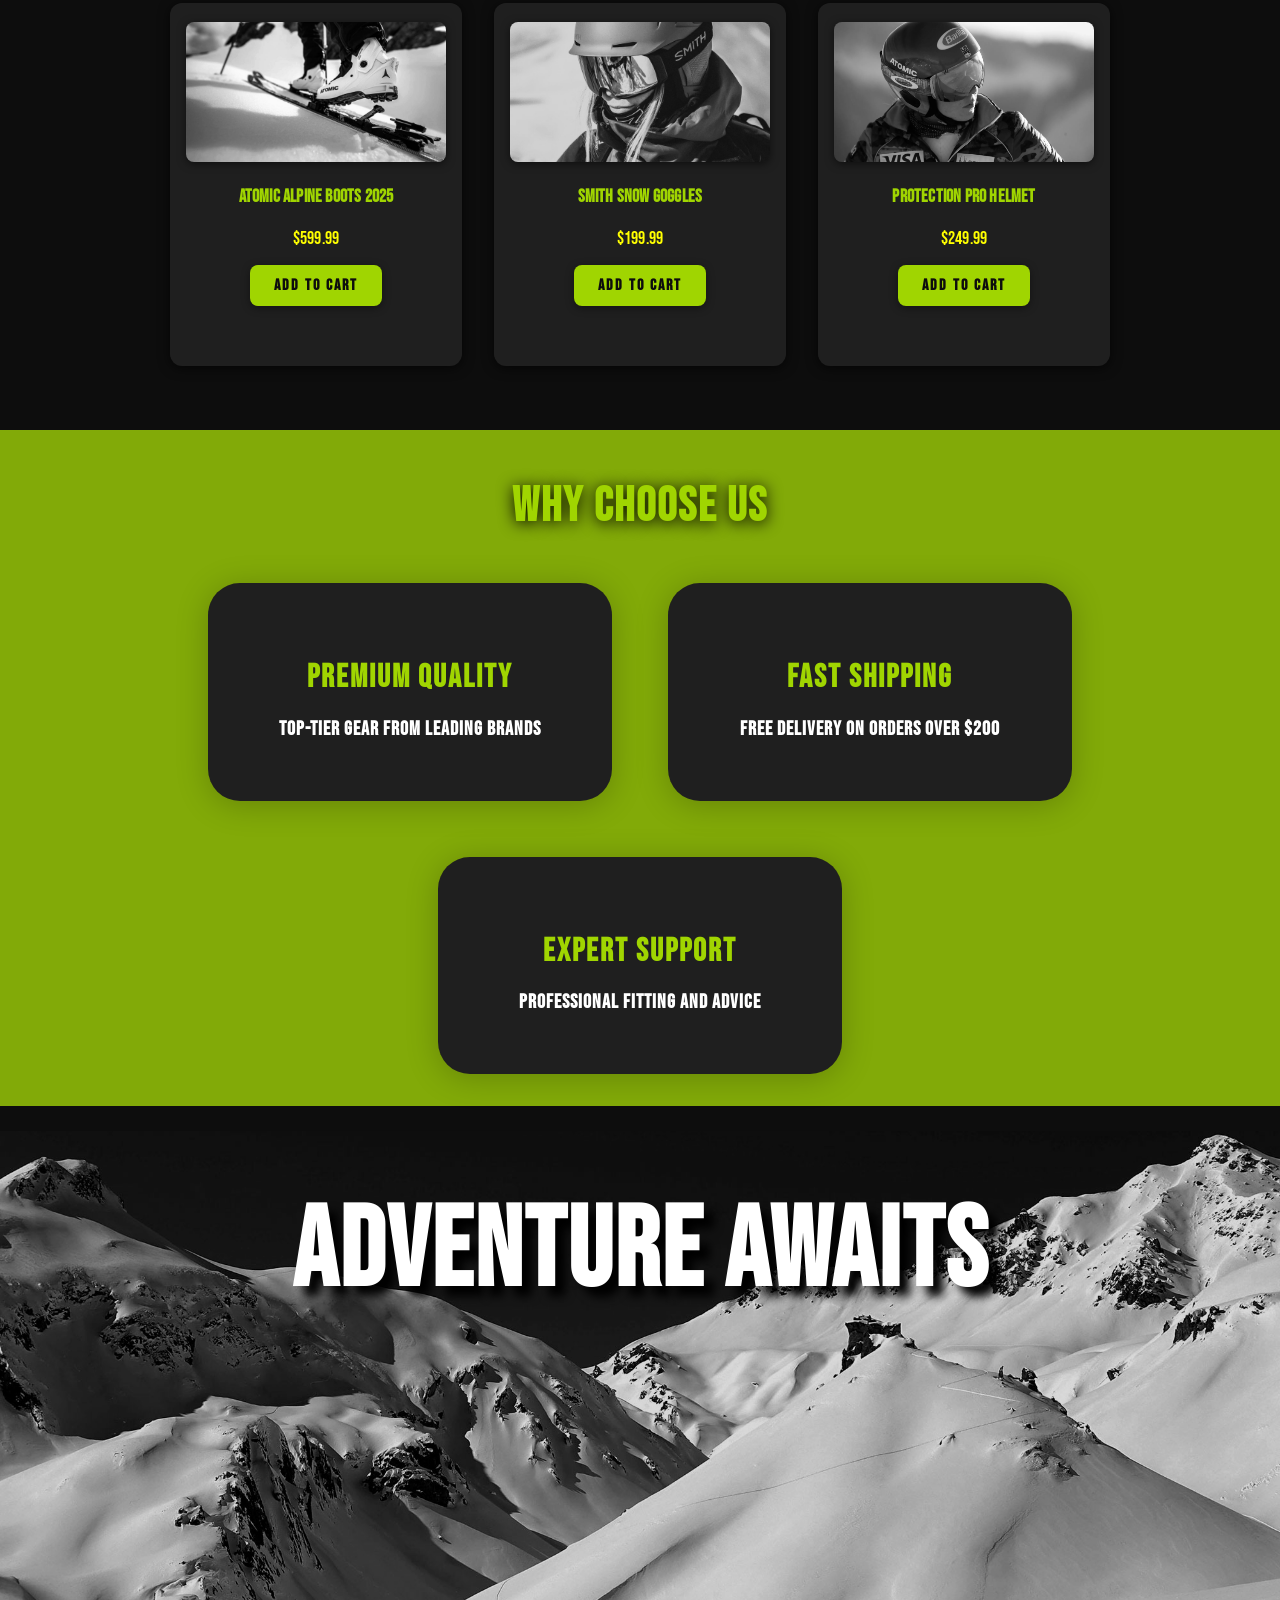
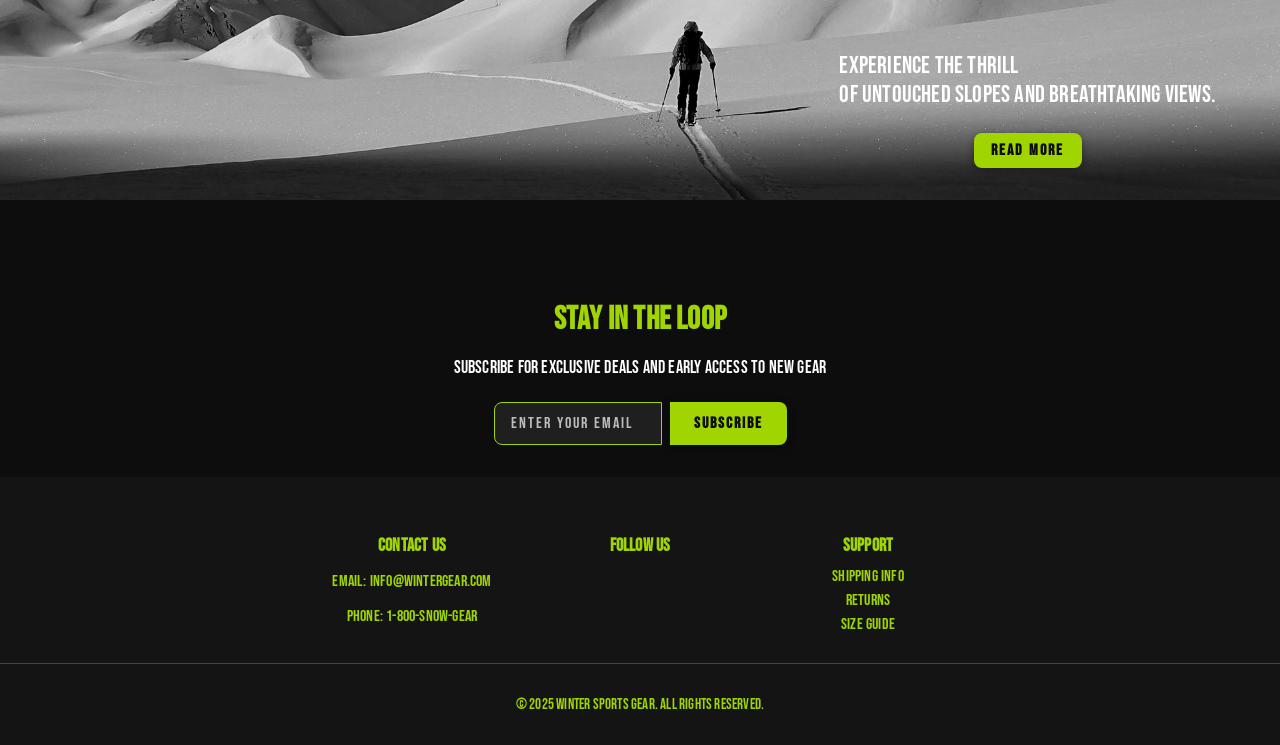
==== commit edc9bc49: "Updated header and pics 23.07" ====
--- a/HTML.html
+++ b/HTML.html
@@ -4,8 +4,8 @@
 <style>
 @import url('https://fonts.googleapis.com/css2?family=Bebas+Neue&family=Montserrat:ital,wght@0,100..900;1,100..900&display=swap');
 </style>
-    <link rel="stylesheet" href="big one.css" />
-    <script defer src="big one.js"></script>
+    <link rel="stylesheet" href="CSS.css" />
+    <script defer src="JS.js"></script>
     <meta charset="UTF-8" />
     <title>Website</title>
         <style>
@@ -21,11 +21,6 @@
 </head>
 <body>
   <div class="head">
-          <div class="logo"><svg width="1123" height="972" viewBox="0 0 1123 972" fill="none" xmlns="http://www.w3.org/2000/svg">
-<path d="M1122.11 971.775H0L77.1494 838.149H866.257L471.702 154.762L561.055 0L1122.11 971.775Z" fill="var(--logo-color)"/>
-<path d="M759.614 777.2C760.768 779.2 759.325 781.7 757.015 781.7H130.88C128.57 781.7 127.127 779.2 128.281 777.2L441.349 234.95C442.504 232.95 445.39 232.95 446.545 234.95L759.614 777.2Z" fill="var(--logo-color)"/>
-</svg>
-</div>
           <div class="button-container">
               <svg 
                   id="top-left" 
@@ -131,10 +126,46 @@
                       mask="url(#path-1-outside-1_201_35)"
                   />
               </svg>
-              <button>Home</button>
-              <button>Info</button>
-              <button>Price</button>
+              <div class="button-dropdown">
+                <button>Shop</button>
+                <div class="dropdown-menu">
+                  <a href="#" class="first-dropdown">Alpine Skis</a>
+                  <a href="#">Snowboards</a>
+                  <a href="#">Boots</a>
+                  <a href="#">Goggles</a>
+                  <a href="#" class="last-dropdown">Helmets</a>
+                </div>
+              </div>
+              <div class="button-dropdown">
+                <button>Brands</button>
+                <div class="dropdown-menu">
+                  <a href="#" class="first-dropdown">Atomic</a>
+                  <a href="#">Salomon</a>
+                  <a href="#">Rossignol</a>
+                  <a href="#">Burton</a>
+                  <a href="#" class="last-dropdown">Smith Optics</a>
+                </div>
+              </div>
+              <div class="button-dropdown">
+                <button>Events</button>
+                <div class="dropdown-menu">
+                  <a href="#" class="first-dropdown">Upcoming Races</a>
+                  <a href="#">Demo Days</a>
+                  <a href="#">Workshops</a>
+                  <a href="#" class="last-dropdown">Community Meetups</a>
+                </div>
+              </div>
+              <div class="button-dropdown">
+                <button>Contact</button>
+                <div class="dropdown-menu">
+                  <a href="#" class="first-dropdown">Email Us</a>
+                  <a href="#">Call Support</a>
+                  <a href="#">Store Locations</a>
+                  <a href="#" class="last-dropdown">FAQ</a>
+                </div>
+              </div>
           </div>
+
           <div class="search-container">
               <input type="text" placeholder="Search..." />
               <button class="search-button" >
@@ -149,19 +180,25 @@
       </svg>
 
               </button>
-
           </div>
+
+          <a href="#" class="logo"><svg width="1123" height="972" viewBox="0 0 1123 972" fill="none" xmlns="http://www.w3.org/2000/svg">
+<path d="M1122.11 971.775H0L77.1494 838.149H866.257L471.702 154.762L561.055 0L1122.11 971.775Z" fill="var(--logo-color)"/>
+<path d="M759.614 777.2C760.768 779.2 759.325 781.7 757.015 781.7H130.88C128.57 781.7 127.127 779.2 128.281 777.2L441.349 234.95C442.504 232.95 445.39 232.95 446.545 234.95L759.614 777.2Z" fill="var(--logo-color)"/>
+          </svg></a>
+
+
     </div>
   <div class="body">
     <div class="background">
-      <img id="main-img" class="main-img" src="/BIg one/shi/bwskione169.jpg" alt="Image">
+      <img id="main-img" class="main-img" src="/BIg one/pics/bwskione169.jpg" alt="Image">
       <div class=text-field><h1>No absolution for obsoletion</h1></div>
     </div>
     <div class="category-container">
-        <div class="category"><button>more</button><img src="/BIg one/shi/754799082960519.jpg" alt=""><div class="category-inside">Alpine</div></div>
-        <div class="category"><button>more</button><img src="/BIg one/shi/Buy-the-Best-Ski-Boots-for-Skiers-All-You-Need-to-Know-1536x1024.jpg" alt=""><div class="category-inside">cross-country</div></div>
-        <div class="category"><button>more</button><img src="/BIg one/shi/squad-mag-goggles_alpineGreen-cpEverydayRoseGoldMirror_ls01.jpg" alt=""><div class="category-inside">Headgear</div></div>
-        <div class="category"><button>more</button><img src="/BIg one/shi/1650919232_35-vsegda-pomnim-com-p-snoubordisti-v-gorakh-foto-41.jpg" alt=""><div class="category-inside">Snowboard</div></div>
+        <div class="category"><button>more</button><img src="/BIg one/pics/754799082960519.jpg" alt=""><div class="category-inside">Alpine</div></div>
+        <div class="category"><button>more</button><img src="/BIg one/pics/Buy-the-Best-Ski-Boots-for-Skiers-All-You-Need-to-Know-1536x1024.jpg" alt=""><div class="category-inside">cross-country</div></div>
+        <div class="category"><button>more</button><img src="/BIg one/pics/squad-mag-goggles_alpineGreen-cpEverydayRoseGoldMirror_ls01.jpg" alt=""><div class="category-inside">Headgear</div></div>
+        <div class="category"><button>more</button><img src="/BIg one/pics/1650919232_35-vsegda-pomnim-com-p-snoubordisti-v-gorakh-foto-41.jpg" alt=""><div class="category-inside">Snowboard</div></div>
     </div>
 
   <!-- Hero Section -->
@@ -178,19 +215,19 @@
     <h2>SHOP BY CATEGORY</h2>
     <div class="category-grid">
       <div class="category-card">
-        <img src="shi/squad-mag-goggles_alpineGreen-cpEverydayRoseGoldMirror_ls01.jpg" alt="Alpine Skiing">
+        <img src="pics/Wildkogel_Guides_2024_WEB2_Header-9.jpg" alt="Alpine Skiing">
         <h3>Alpine Skiing</h3>
         <p>Professional grade alpine ski equipment</p>
         <a href="#" class="category-link">View Collection →</a>
       </div>
       <div class="category-card">
-        <img src="shi/thomas-dils-ZEraBEoSRSw-unsplash-2-scaled.jpg" alt="Cross-Country">
+        <img src="pics/thomas-dils-ZEraBEoSRSw-unsplash-2-scaled.jpg" alt="Cross-Country">
         <h3>Cross-Country</h3>
         <p>High-performance cross-country gear</p>
         <a href="#" class="category-link">View Collection →</a>
       </div>
       <div class="category-card">
-        <img src="shi/754799082960519.jpg" alt="Snowboarding">
+        <img class="problem" src="pics/bardbwwarmjpg2.jpg" alt="Snowboarding">
         <h3>Snowboarding</h3>
         <p>Latest snowboarding equipment</p>
         <a href="#" class="category-link">View Collection →</a>
@@ -203,19 +240,19 @@
     <h2>FEATURED GEAR</h2>
     <div class="product-grid">
       <div class="product-card">
-        <img src="shi/Buy-the-Best-Ski-Boots-for-Skiers-All-You-Need-to-Know-1536x1024.jpg" alt="Pro Alpine Boots">
-        <h3>Pro Alpine Boots 2025</h3>
+        <img src="pics/boots-1536x1024.jpg" alt="Pro Alpine Boots">
+        <h3> Atomic Alpine Boots 2025</h3>
         <p class="price">$599.99</p>
         <button class="add-to-cart">Add to Cart</button>
       </div>
       <div class="product-card">
-        <img src="shi/squad-xl-goggles_black-cpEverydayRedMirror_ls01.webp" alt="Premium Goggles">
-        <h3>Elite Snow Goggles</h3>
+        <img src="pics/matteAlpineGreenSlate_ls01.jpg" alt="Premium Goggles">
+        <h3>Smith Snow Goggles</h3>
         <p class="price">$199.99</p>
         <button class="add-to-cart">Add to Cart</button>
       </div>
       <div class="product-card">
-        <img src="shi/matteAlpineGreenSlate_ls01.webp" alt="Snow Helmet">
+        <img src="pics/hlemet.jpg" alt="Snow Helmet">
         <h3>Protection Pro Helmet</h3>
         <p class="price">$249.99</p>
         <button class="add-to-cart">Add to Cart</button>
@@ -248,7 +285,7 @@
 
   <!-- Fullscreen Image Section -->
   <section class="fullscreen-image-section">
-    <img src="shi/header-0-movement-0b564-1.jpg" alt="Skiing in the mountains" class="fullscreen-img">
+    <img src="pics/header-0-movement-0b564-1.jpg" alt="Skiing in the mountains" class="fullscreen-img">
     <div class="fullscreen-caption">
       <h2>Adventure Awaits</h2>
     </div>
--- a/CSS.css
+++ b/CSS.css
@@ -0,0 +1,742 @@
+
+body, html{
+    width: 100%;
+    margin: 0;
+    background-color: var(--background-color);
+    /* display: flex;
+    flex-direction: column;
+    justify-content: flex-start;
+    align-items: center;
+    /* padding-top: 70px; */
+    /* height: auto;
+    background-color: var(--background-color);
+    z-index: 1; */
+}
+
+
+:root{
+    --primary-color:hsl(75, 99%, 42%);
+    --secondary-color: hsl(75, 91%, 35%);
+    --text-color: hsl(0, 0%, 100%);
+    --background-color: hsl(0, 0%, 5%);
+    --accent-color: hsl(60, 100%, 50%);
+    --card-bg: hsl(0, 0%, 12%);
+    --card-bg-alt: hsl(0, 0%, 18%);
+    --footer-bg: hsl(0, 0%, 8%);
+    --logo-color: hsla(0, 0%, 0%, 0.8);
+}
+.logo{
+  transform: scale(0.045);
+  position: absolute;
+  right: -500px;
+
+}
+.head{
+    top: 0;
+    left: 0;
+    right: 0;
+    height: 70px;
+    background-color: var(--primary-color);    
+    display: flex;
+    position: fixed;
+    justify-content: space-between;
+    align-items: center;
+    padding-right: clamp(10px, 20vw, 120px);
+    /* padding-left: clamp(10px, 20vw, 100px); */
+    z-index: 10;
+}
+
+.button-container button{
+    width: clamp(50px, 10vw, 100px);
+    height: clamp(30px, 5vh, 50px);
+    background-color: transparent;
+    border: black solid 2px;
+    cursor: pointer;
+    border-radius: 7px;
+    color: black;
+    font-weight: bold;
+    font-size: 1.3rem;
+    transition: all 0.15s ease-in-out;
+}
+
+.button-container button:hover{
+    background-color: rgb(65, 87, 0);
+    color: var(--text-color);
+}
+
+.button-container button:active{
+    background-color: black;
+    color: rgb(194, 254, 12);
+    transform: scale(0.95);
+}
+
+.button-container{
+    position: relative;
+    display: flex;
+    justify-content: space-around;
+    align-items: center;
+    height: inherit;
+    /* margin-right: 5rem; */
+    padding: 0 1.5rem;
+    width: 40vw;    
+}
+
+/* Dropdown menu for header */
+.button-dropdown {
+  position: relative;
+  display: inline-block;
+}
+
+.problem{
+  /* filter: brightness(0.8); */
+}
+
+
+.dropdown-menu {
+  display: none;
+  position: absolute;
+  top: 100%;
+  left: 0;
+  min-width: 150px;
+  background: var(--card-bg);
+  box-shadow: 0 8px 16px rgba(0,0,0,0.15);
+  z-index: 100;
+  border-radius: 8px;
+  border: none;
+  padding: 0rem 0;
+}
+
+.dropdown-menu a {
+  color: var(--text-color);
+  padding: 0.7rem 1.2rem;
+  text-decoration: none;
+  display: block;
+  transition: background 0.2s;
+  border: none;
+  font-size: 1.1rem;
+  letter-spacing: 1px;
+}
+
+.first-dropdown{
+  border-radius: 8px 8px 0 0;
+}
+.last-dropdown{
+  border-radius: 0 0 8px 8px;
+}
+
+.dropdown-menu a:hover {
+  background: var(--primary-color);
+  color: var(--background-color);
+}
+
+.button-dropdown:hover .dropdown-menu {
+  display: block;
+}
+
+.button-container svg{
+    position: absolute;
+
+    scale: 0.5;
+}   
+#top-left{
+    left: 0;
+    top: 0;
+}
+#top-right{
+    right: 0px;
+    top: 0;
+    transform: rotate(90deg);
+}
+#bottom-left{
+    left: 0;
+    bottom: 0;
+    transform: rotate(-90deg);
+}
+#bottom-right{
+    right: 0px;
+    bottom: 0;
+    transform: rotate(180deg);
+}
+
+.search-container{
+    display: flex;
+    justify-content: space-around;
+    align-items: center;
+}
+
+.search-container input{
+    width: 200px;
+    height: 30px;
+    border-radius: 5px;
+    border: black solid 2px;
+    padding-left: 10px;
+    background-color: rgb(65, 87, 0);
+    color: var(--text-color);
+}
+
+input::placeholder{
+    color: var(--text-color);
+    opacity: 0.7;
+}
+
+input:focus{
+    outline: none;
+ }
+
+.search-container button{
+    width: 34px;
+    height: 35.5px;
+    background-color: transparent;
+    border: black solid 2px;
+    border-left-color: transparent;
+    border-radius: 0 5px 5px 0;
+    margin-left: -4px;
+    cursor: pointer;
+}
+
+.search-container button svg{
+    transform: scale(3.5);
+}
+
+
+.background{
+
+    display: flex;
+    justify-content: center;
+    width: inherit;
+    height: 110vh;
+    position: relative;
+    /* height: clamp(100vh,100%, 1459px); */
+    top: 70px;
+    z-index: 2;
+}
+.main-img{
+    height: object-fit;
+    position: absolute;
+    top: 0; left: 50%;
+    transform: translateX(-50%);
+    width:100%;
+    z-index: 0;
+  }
+
+.text-field{
+    /* margin-top: clamp(50px, 205px, 370px); */
+    margin-top: 140px;
+    display: flex;
+    position: relative;
+    justify-content: center;
+    align-items: center;
+    font-size: 30px;
+    height: 15vh;
+    width: 65vw;
+    padding: 30px;
+    box-sizing: border-box;
+    color: rgb(0, 0, 0);
+    /* background-color: rgba(193, 254, 12, 0.574); */
+    background-color: hsla(75, 99%, 42%, 0.8);
+    box-shadow: 5px 5px 20px rgba(0, 0, 0, 0.2);
+    border-radius: 10px;
+    backdrop-filter: blur(10px);
+    -webkit-backdrop-filter: blur(10px);
+    z-index: 1;
+}
+.category-container{
+    display: grid;
+    grid-template-columns: 600px 600px;
+    align-items: center;
+    justify-content: center;
+    justify-items: center;
+    font-size: 20px;
+    width: 90vw;
+    gap: 40px;
+    margin: 100px auto 0 auto;
+}
+
+.category img{
+    width: 100%;
+    height: 400px;
+    width: 600px;
+    object-fit: cover;
+    border-radius: 10px;
+    z-index: 1;
+}
+.category{
+    display: flex;
+    position: relative;
+    box-shadow: 5px 5px 20px rgba(0, 0, 0, 0.2);
+    border-radius: 10px;
+    box-sizing: border-box;
+    z-index: 2;
+    transition: all 0.15s ease-in-out;
+
+}
+.category:hover{
+    transform: scale(1.01);
+  }
+.category button{
+  position: absolute;
+  bottom: 1.5rem;
+  right: 1.5rem;
+  z-index: 5;
+  background-color: rgba(193, 254, 12, 0.803);
+  border: none;
+  border-radius: 10px;
+  font-size: 1.6rem;
+  padding: 0.3rem 0.5rem 0 0.5rem;
+  transition: background 0.2s, all 0.2s;
+
+}
+
+.category button:hover {
+  background: var(--accent-color);
+  color: var(--background-color);
+  /* transform: scale(1.1); */
+}
+.category-inside{
+    position: absolute;
+    top: 0;
+    left: 0;
+    right: 0;
+    bottom: 0;
+    display: flex;
+    justify-content: center;
+    align-items: center;
+    font-size: 4rem;
+    color: rgb(255, 255, 255);
+    font-weight: bold;
+    text-shadow: 10px 10px 10px rgb(0, 0, 0);
+    z-index: 3;
+}
+
+/* --- Extended Styles for New Sections: Dark Mode --- */
+
+.hero {
+  width:100%;
+  min-height: 60vh;
+  background: linear-gradient(45deg, var(--background-color) 0%, var(--secondary-color) 100%);
+  display: flex;
+  align-items: center;
+  justify-content: center;
+  margin-top: 40px;
+  box-shadow: 0 4px 24px rgba(0,0,0,0.07);
+}
+.hero-content {
+  text-align: center;
+  color: var(--primary-color);
+  padding: 2rem 1rem;
+}
+.hero-content h1 {
+  font-size: 3.5rem;
+  margin-bottom: 1rem;
+  letter-spacing: 2px;
+  color: var(--primary-color);
+  text-shadow: 0 2px 16px #000;
+}
+.hero-content p {
+  font-size: 1.5rem;
+  margin-bottom: 2rem;
+  color: var(--text-color);
+}
+.cta-button {
+  background: var(--primary-color);
+  color: var(--background-color);
+  border: none;
+  border-radius: 8px;
+  padding: 1rem 2.5rem;
+  font-size: 1.2rem;
+  font-weight: bold;
+  cursor: pointer;
+  transition: background 0.2s, all 0.2s;
+  box-shadow: 0 2px 8px #0006;
+}
+.cta-button:hover {
+  background: var(--accent-color);
+  color: var(--background-color);
+  transform: scale(1.05);
+}
+
+.categories {
+  width:100%;
+  background: var(--background-color);
+  padding: 3rem 0 2rem 0;
+  text-align: center;
+}
+.categories h2 {
+  font-size: 2.2rem;
+  margin-bottom: 2rem;
+  color: var(--primary-color);
+}
+.category-grid {
+  display: flex;
+  flex-wrap: wrap;
+  justify-content: center;
+  gap: 2rem;
+  margin-bottom: 2rem;
+}
+.category-card {
+  background: var(--card-bg);
+  border-radius: 12px;
+  box-shadow: 0 2px 12px #000a;
+  width: 260px;
+  min-height: 320px;
+  padding: 1.2rem 1rem 1.5rem 1rem;
+  display: flex;
+  flex-direction: column;
+  align-items: center;
+  transition: transform 0.15s, background 0.2s;
+}
+.category-card:hover {
+  transform: translateY(-8px) scale(1.03);
+  background: var(--card-bg-alt);
+  box-shadow: 0 6px 24px #000c;
+}
+.category-card img {
+  width: 100%;
+  height: 140px;
+  object-fit: cover;
+  border-radius: 8px;
+  margin-bottom: 1rem;
+  box-shadow: 0 2px 8px #0008;
+}
+.category-card h3 {
+  font-size: 1.3rem;
+  margin: 0.5rem 0 0.2rem 0;
+  color: var(--primary-color);
+}
+.category-card p {
+  font-size: 1rem;
+  color: var(--text-color);
+  margin-bottom: 1rem;
+}
+.category-link {
+  color: var(--accent-color);
+  text-decoration: underline;
+  font-weight: bold;
+  font-size: 1rem;
+  transition: color 0.2s;
+}
+.category-link:hover {
+  color: var(--primary-color);
+}
+
+.featured-products {
+  background: var(--background-color);
+  padding: 1rem 0 2rem 0;
+  text-align: center;
+}
+.featured-products h2 {
+  font-size: 2rem;
+  color: var(--primary-color);
+  margin-bottom: 2rem;
+}
+.product-grid {
+  display: flex;
+  flex-wrap: wrap;
+  justify-content: center;
+  gap: 2rem;
+  margin-bottom: 2rem;
+}
+.product-card {
+  background: var(--card-bg);
+  border-radius: 12px;
+  box-shadow: 0 2px 12px #000a;
+  width: 260px;
+  min-height: 320px;
+  padding: 1.2rem 1rem 1.5rem 1rem;
+  display: flex;
+  flex-direction: column;
+  align-items: center;
+  transition: transform 0.15s, background 0.2s;
+}
+.product-card:hover {
+  transform: translateY(-6px) scale(1.03);
+  background: var(--card-bg-alt);
+  box-shadow: 0 6px 24px #000c;
+}
+.product-card img {
+  width: 100%;
+  height: 140px;
+  object-fit: cover;
+  border-radius: 8px;
+  margin-bottom: 1rem;
+  box-shadow: 0 2px 8px #0008;
+}
+.product-card h3 {
+  font-size: 1.1rem;
+  margin: 0.5rem 0 0.2rem 0;
+  color: var(--primary-color);
+}
+.product-card .price {
+  font-size: 1.1rem;
+  color: var(--accent-color);
+  margin-bottom: 1rem;
+}
+.add-to-cart {
+  background: var(--primary-color);
+  color: var(--background-color);
+  border: none;
+  border-radius: 8px;
+  padding: 0.7rem 1.5rem;
+  font-size: 1rem;
+  font-weight: bold;
+  cursor: pointer;
+  transition: background 0.2s, color 0.2s;
+  box-shadow: 0 2px 8px #0006;
+}
+.add-to-cart:hover {
+  background: var(--accent-color);
+  color: var(--background-color);
+}
+
+.benefits {
+  background: var(--secondary-color);
+  /* background: linear-gradient(315deg, var(--background-color) 0%, var(--secondary-color) 30%); */
+  padding: 3rem 0 2rem 0;
+  text-align: center;
+}
+.benefits h2 {
+  font-size: 3rem;
+  color: var(--primary-color);
+  margin: 0 0 3rem 0;
+  letter-spacing: 2px;
+
+  text-shadow: 0 2px 16px #000;
+
+}
+.benefits-grid {
+  display: flex;
+  flex-wrap: wrap;
+  justify-content: center;
+  gap: 3.5rem;
+}
+.benefit-card {
+  background: var(--card-bg);
+  border-radius: 2rem;
+  box-shadow: 0 4px 32px 0 rgba(0,0,0,0.22);
+  width: 340px;
+  min-height: 60px;
+  padding: 2.5rem 2rem 2.5rem 2rem;
+  display: flex;
+  flex-direction: column;
+  align-items: center;
+  font-size: 1.35rem;
+  font-weight: 700;
+  letter-spacing: 1px;
+  transition: transform 0.2s, box-shadow 0.2s;
+}
+.benefit-card i {
+  font-size: 3.2rem;
+  color: var(--accent-color);
+  margin-bottom: 1.2rem;
+  /* text-shadow: 0 2px 12px rgba(0,191,255,0.18); */
+}
+.benefit-card h3 {
+  font-size: 2rem;
+  margin: 1rem 0 0.5rem 0;
+  color: var(--primary-color);
+  font-weight: 900;
+  letter-spacing: 2px;
+  /* text-shadow: 0 2px 12px rgba(0,191,255,0.18); */
+}
+.benefit-card p {
+  font-size: 1.25rem;
+  color: var(--text-color);
+  font-weight: 600;
+  margin-top: 0.7rem;
+  letter-spacing: 1px;
+}
+/* Fullscreen Image Section */
+.fullscreen-image-section {
+  position: relative;
+  width:100%;
+  min-height: 80vh;
+  margin: 0;
+  padding: 0;
+  overflow: hidden;
+  display: flex;
+  align-items: center;
+  justify-content: center;
+}
+.fullscreen-img {
+  width:100%;
+  height: inherit;
+  object-fit: cover;
+  display: block;
+  filter: brightness(0.85);
+}
+.fullscreen-caption {
+  position: absolute;
+  width:100%;
+  top: 15%;
+  left: 50%;
+  transform: translate(-50%, -50%);
+  color: #fff;
+  text-align: center;
+  /* background: rgba(0,0,0,0.35); */
+  padding: 2rem 2.5rem;
+  border-radius: 1rem;
+  /* box-shadow: 0 4px 24px #0008; */
+  /* background: linear-gradient(90deg, rgba(255, 255, 255, 0) 0%, rgba(0, 0, 0, 0.305) 50%, rgba(255, 255, 255, 0) 100%); */
+
+}
+.fullscreen-caption h2 {
+  font-size: 7rem;
+  text-shadow: #000 10px 10px 10px;
+  margin-bottom: 1rem;
+  letter-spacing: 2px;
+  /* box-shadow: inset 0 0 100px rgb(0, 0, 0); */
+
+}
+.read-more{
+  position: absolute;
+  bottom: 8%;
+  right: 5%;
+  display: flex;
+  flex-direction: column;
+  justify-content: center;
+  align-items: center;
+}
+.read-more p {
+  font-size: 1.5rem;
+  font-weight: 500;
+  margin: 0 0 1.5rem 0;
+  color: var(--text-color);
+  /* text-shadow: #000000 3px 3px 3px; */
+  /* text-shadow:
+    -1px -1px 1 #000,  
+     1px -1px 1 #000,
+    -1px  1px 1 #000,
+     1px  1px 1 #000; */
+}
+
+.read-more-btn {
+  background: var(--primary-color);
+  color: var(--background-color);
+  border: none;
+  border-radius: 8px;
+  padding: 0.5rem 1.1rem;
+  max-width: 150px;
+  font-size: 1rem;
+  font-weight: bold;
+  cursor: pointer;
+  transition: background 0.2s, color 0.2s, transform 0.15s;
+  box-shadow: 0 2px 8px #0006;
+}
+.read-more-btn:hover {
+  background: var(--accent-color);
+  color: var(--background-color);
+  transform: scale(1.05);
+}
+
+/* botton section */
+
+.newsletter {
+  background: var(--background-color);
+  padding: 3rem 0 2rem 0;
+  text-align: center;
+}
+.newsletter-content h2 {
+  font-size: 2rem;
+  color: var(--primary-color);
+  margin-bottom: 1rem;
+}
+.newsletter-content p {
+  font-size: 1.1rem;
+  color: var(--text-color);
+  margin-bottom: 1.5rem;
+}
+.subscribe-form {
+  display: flex;
+  justify-content: center;
+  gap: 0.5rem;
+}
+.subscribe-form input[type="email"] {
+  padding: 0.7rem 1rem;
+  border-radius: 8px 0 0 8px;
+  border: 1px solid var(--primary-color);
+  font-size: 1rem;
+  outline: none;
+  background: var(--card-bg);
+  color: var(--text-color);
+}
+.subscribe-form button {
+  background: var(--primary-color);
+  color: var(--background-color);
+  border: none;
+  border-radius: 0 8px 8px 0;
+  padding: 0.7rem 1.5rem;
+  font-size: 1rem;
+  font-weight: bold;
+  cursor: pointer;
+  transition: background 0.2s, color 0.2s;
+  box-shadow: 0 2px 8px #0006;
+}
+.subscribe-form button:hover {
+  background: var(--accent-color);
+  color: var(--background-color);
+}
+
+footer {
+  background: var(--footer-bg);
+  color: var(--primary-color);
+  padding: 2.5rem 0 1rem 0;
+  text-align: center;
+}
+.footer-content {
+  display: flex;
+  flex-wrap: wrap;
+  justify-content: center;
+  gap: 3rem;
+  margin-bottom: 1.5rem;
+}
+.footer-section {
+  min-width: 180px;
+}
+.footer-section h3 {
+  font-size: 1.1rem;
+  margin-bottom: 0.7rem;
+  color: var(--primary-color);
+}
+.footer-section p, .footer-section a {
+  color: var(--primary-color);
+  font-size: 1rem;
+  text-decoration: none;
+  display: block;
+  margin-bottom: 0.3rem;
+}
+.footer-section a:hover {
+  text-decoration: underline;
+}
+.social-links {
+  display: flex;
+  gap: 1rem;
+  justify-content: center;
+  margin-top: 0.5rem;
+}
+.social-links a {
+  color: var(--primary-color);
+  font-size: 1.5rem;
+  transition: color 0.2s;
+}
+.social-links a:hover {
+  color: #fff;
+}
+.footer-bottom {
+  border-top: 1px solid rgba(255,255,255,0.2);
+  margin-top: 1rem;
+  padding-top: 1rem;
+  font-size: 0.95rem;
+  color: var(--primary-color);
+}
+
+
+@media (max-width: 900px) {
+  .category-grid, .product-grid, .benefits-grid, .footer-content {
+    flex-direction: column;
+    align-items: center;
+  }
+  .category-card, .product-card, .benefit-card {
+    width: 90vw;
+    max-width: 350px;
+  }
+}
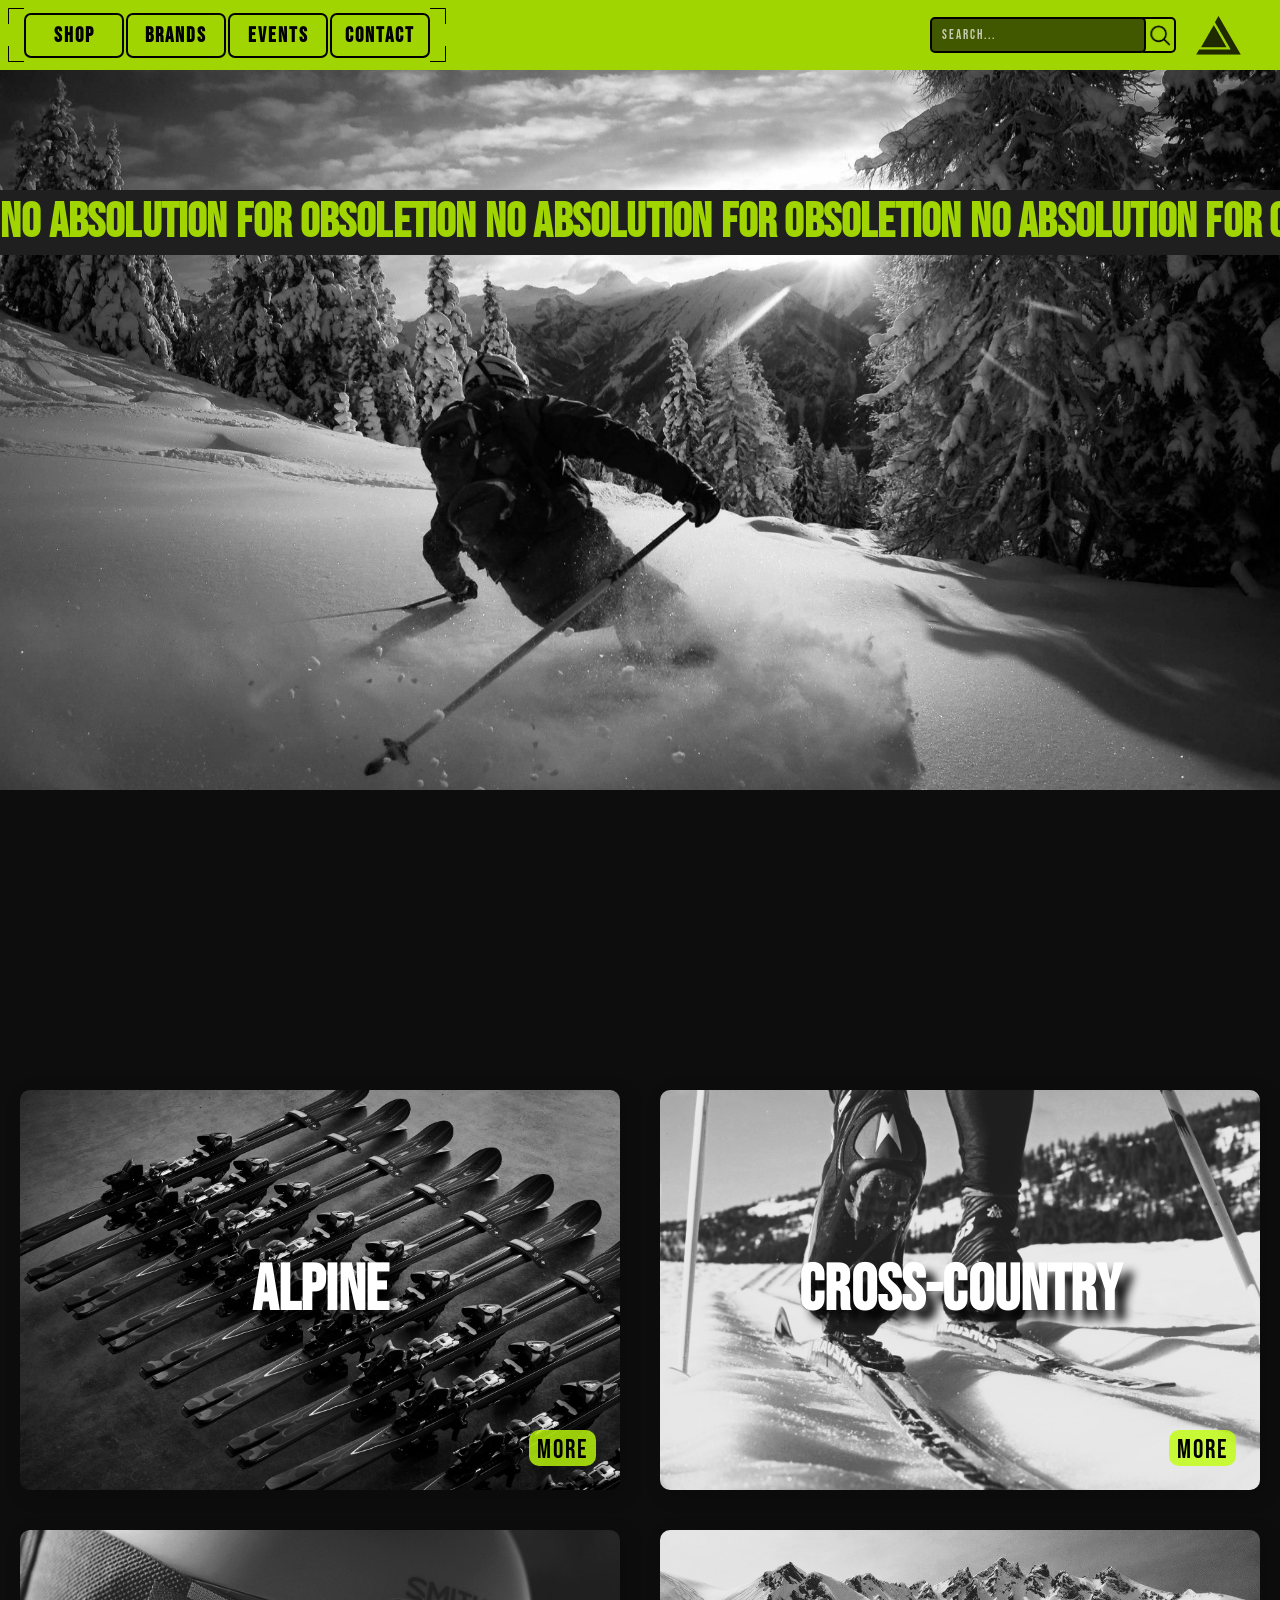
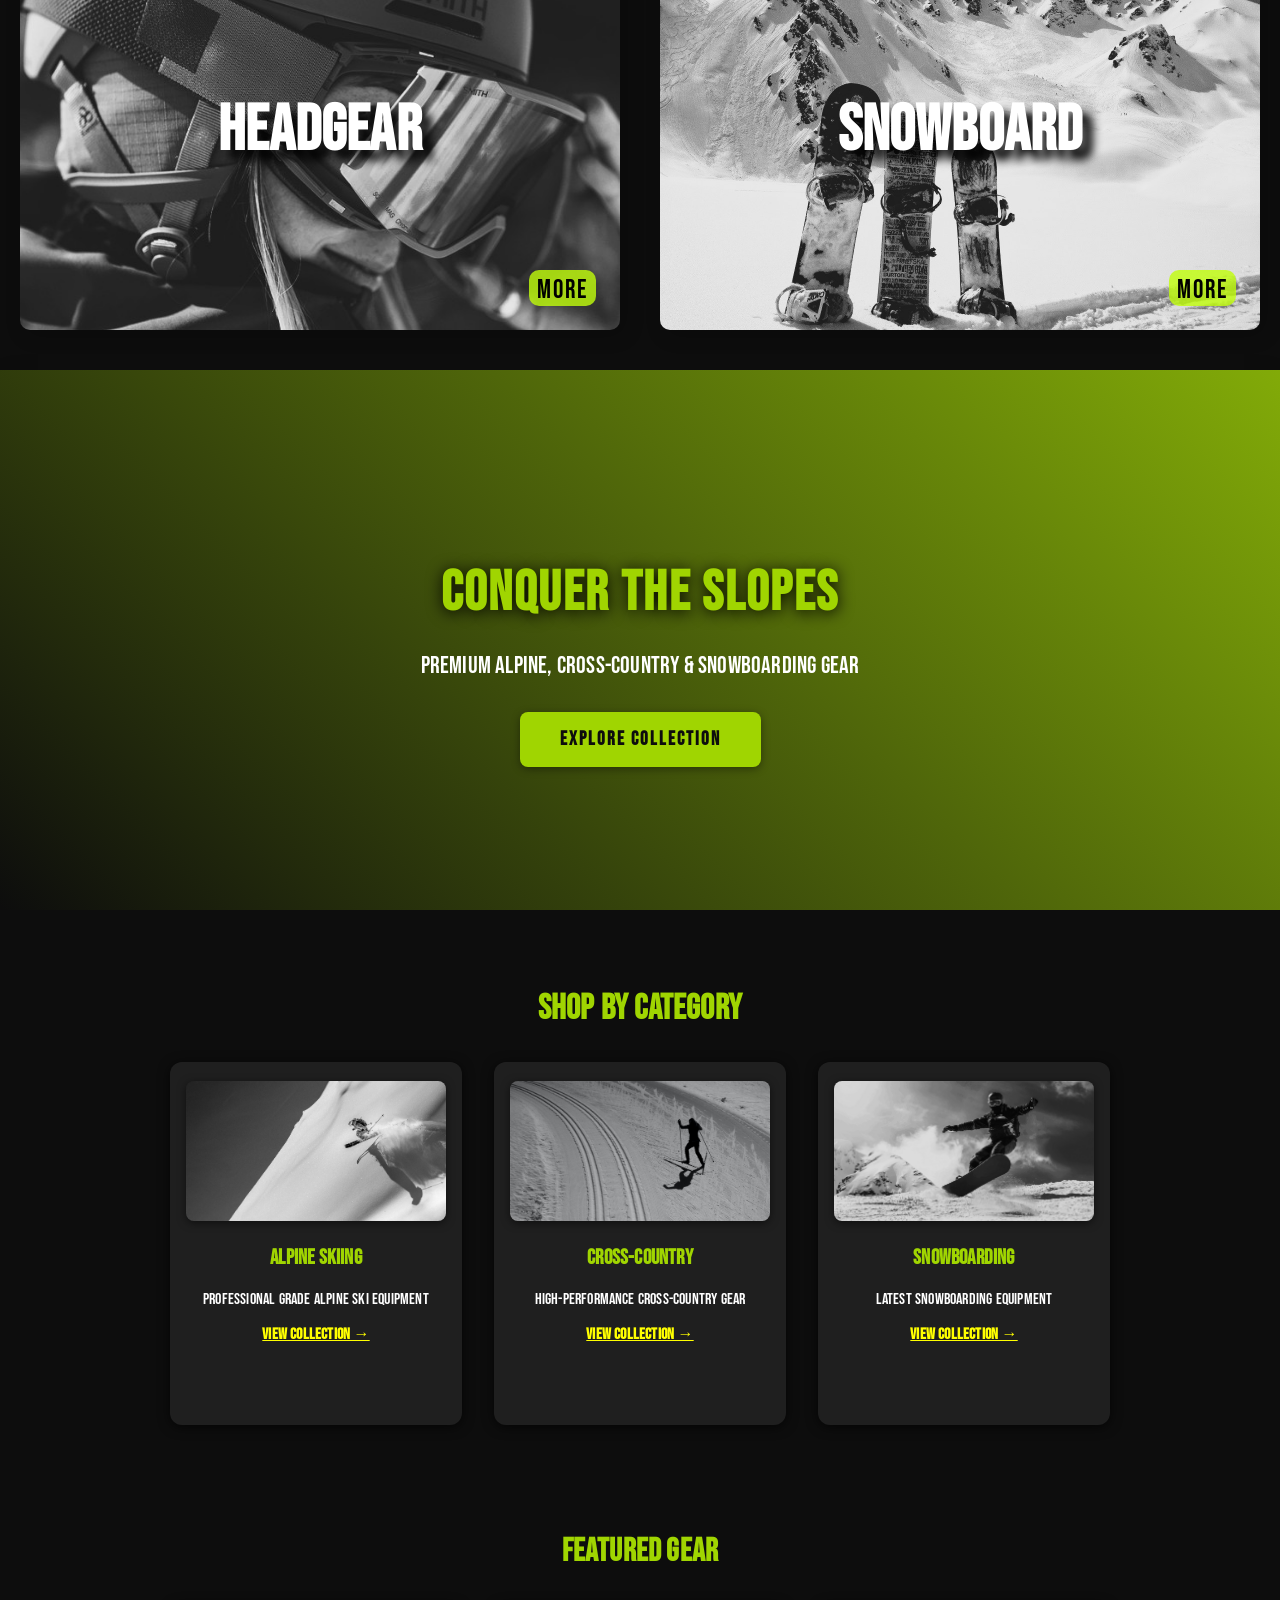
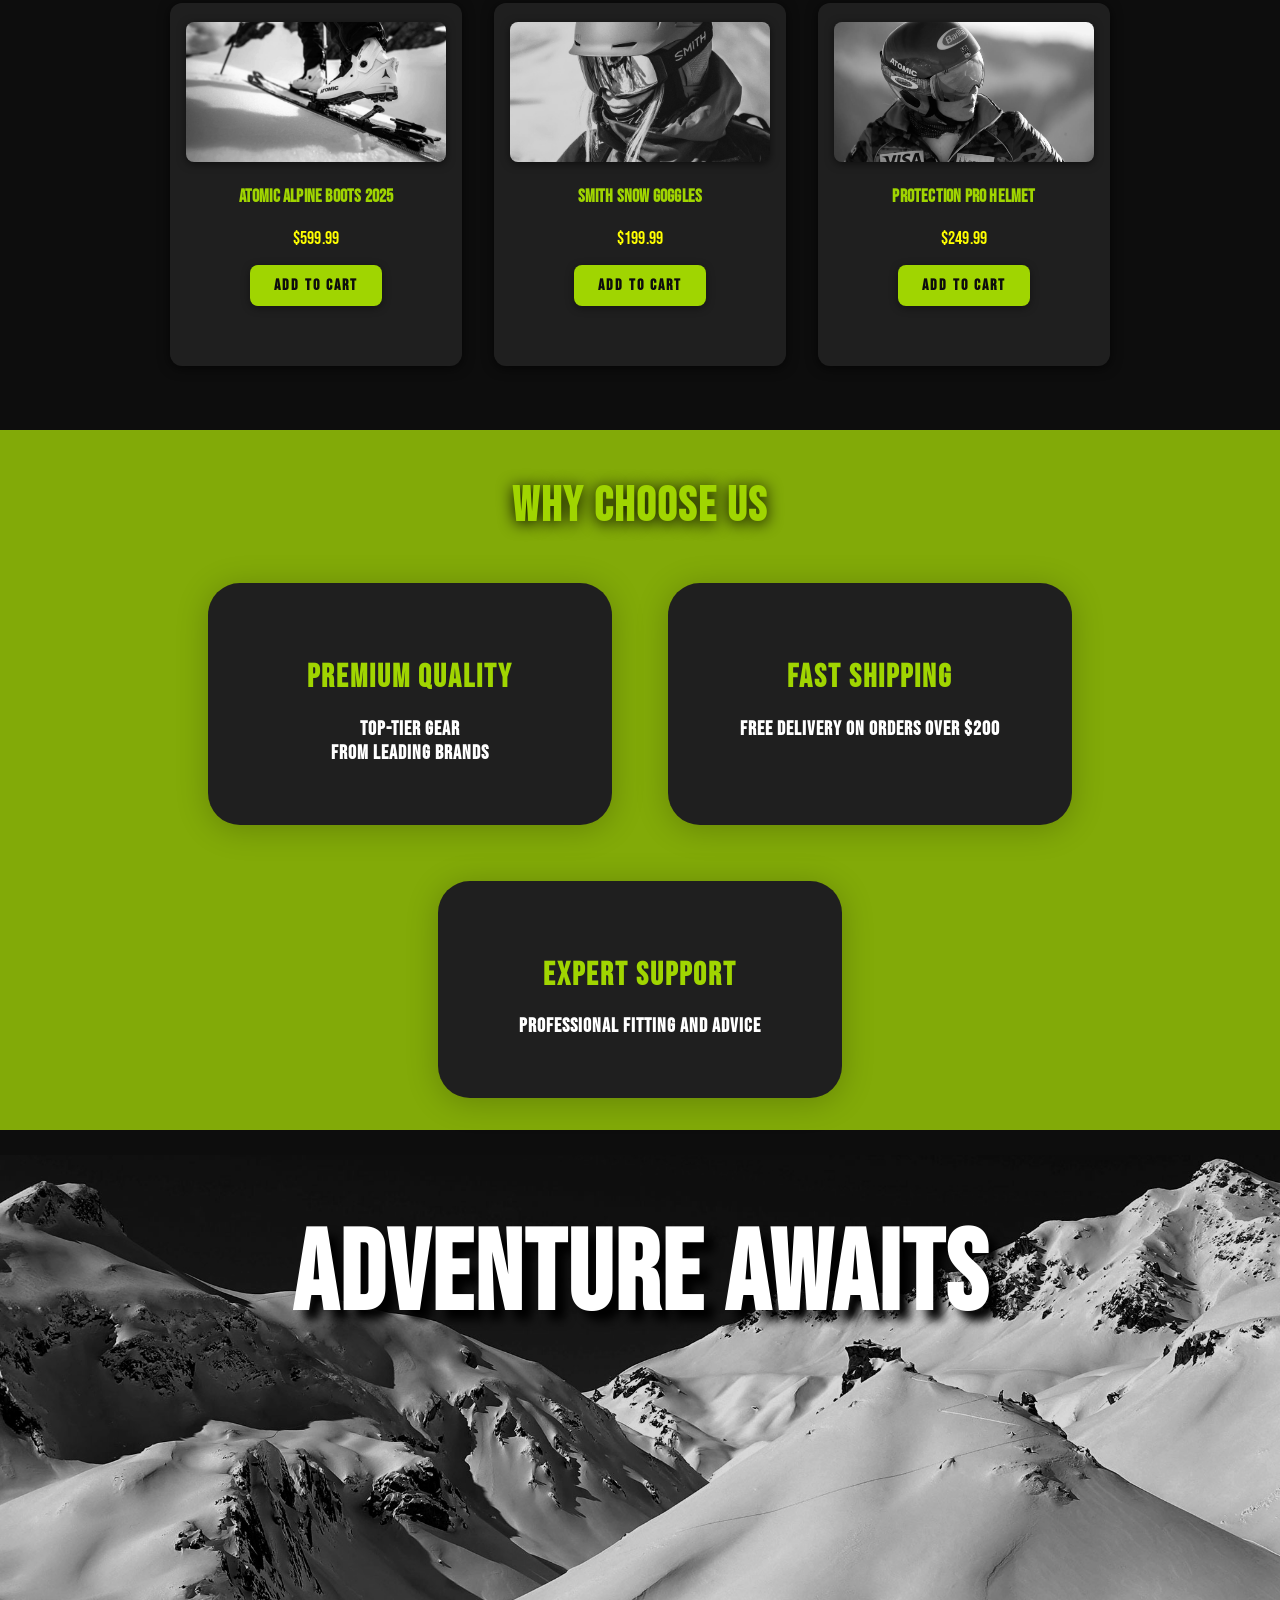
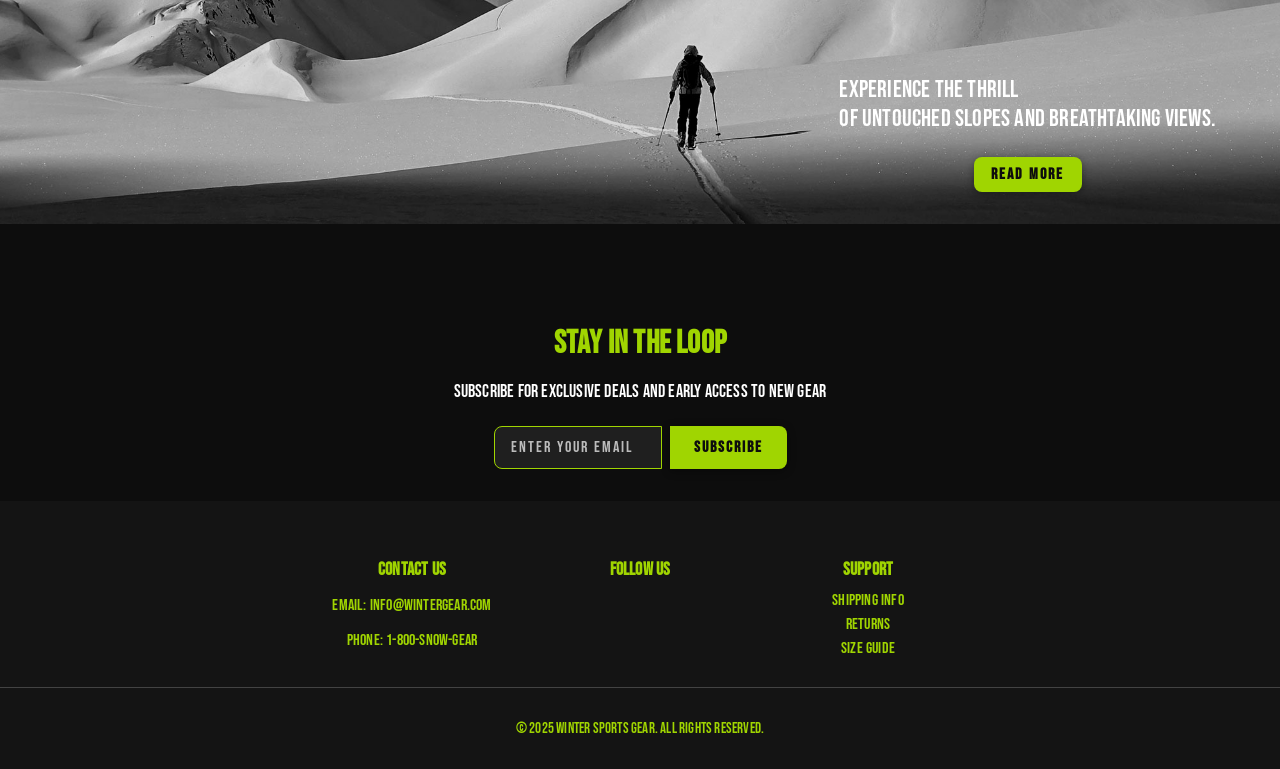
==== commit 44c00ac7: "19.08.2025  added responsive design (first complete iteretion at least)" ====
--- a/HTML.html
+++ b/HTML.html
@@ -7,6 +7,7 @@
     <link rel="stylesheet" href="CSS.css" />
     <script defer src="JS.js"></script>
     <meta charset="UTF-8" />
+    <meta name="viewport" content="width=device-width, initial-scale=1.0" />
     <title>Website</title>
         <style>
         body {
@@ -21,6 +22,45 @@
 </head>
 <body>
   <div class="head">
+    <a href="#" class="burger-menu"><svg width="57" height="39" viewBox="0 0 57 39" fill="none" xmlns="http://www.w3.org/2000/svg">
+<line x1="2" y1="2" x2="55" y2="2" stroke="black" stroke-width="4" stroke-linecap="round"/>
+<line x1="2" y1="20" x2="55" y2="20" stroke="black" stroke-width="4" stroke-linecap="round"/>
+<line x1="2" y1="37" x2="55" y2="37" stroke="black" stroke-width="4" stroke-linecap="round"/>
+</svg>
+</a>
+        <!-- Mobile Dropdown Menu -->
+        <nav class="mobile-menu">
+          <ul>
+            <li>
+              <span>Shop</span>
+              <ul>
+                <li>Alpine Skis</li>
+                <li>Snowboards</li>
+                <li>Boots</li>
+                <li>Goggles</li>
+                <li>Helmets</li>
+              </ul>
+            </li>
+            <li>
+              <span>Brands</span>
+              <ul>
+                <li>Atomic</li>
+                <li>Salomon</li>
+                <li>Rossignol</li>
+                <li>Burton</li>
+                <li>Smith Optics</li>
+              </ul>
+            </li>
+            <li>
+              <span>Events</span>
+              <ul>
+                <li>Upcoming Races</li>
+                <li>Demo Days</li>
+                <li>Workshops</li>
+              </ul>
+            </li>
+          </ul>
+        </nav>
           <div class="button-container">
               <svg 
                   id="top-left" 
@@ -191,14 +231,18 @@
     </div>
   <div class="body">
     <div class="background">
-      <img id="main-img" class="main-img" src="/BIg one/pics/bwskione169.jpg" alt="Image">
-      <div class=text-field><h1>No absolution for obsoletion</h1></div>
+      <picture>
+        <source srcset="pics/bwskione-mobile.jpg" media="(max-width: 400px)">
+        <img id="main-img" class="main-img" src="/pics/bwskione169.jpg" alt="Image">
+      </picture>
+      <!-- <div class=text-field><h1>No absolution for obsoletion</h1></div> -->
+       <div class="text-block">no absolution for obsoletion <span class="mobile-text">no absolution for obsoletion no absolution for obsoletion no absolution for obsoletion</span></div>
     </div>
     <div class="category-container">
-        <div class="category"><button>more</button><img src="/BIg one/pics/754799082960519.jpg" alt=""><div class="category-inside">Alpine</div></div>
-        <div class="category"><button>more</button><img src="/BIg one/pics/Buy-the-Best-Ski-Boots-for-Skiers-All-You-Need-to-Know-1536x1024.jpg" alt=""><div class="category-inside">cross-country</div></div>
-        <div class="category"><button>more</button><img src="/BIg one/pics/squad-mag-goggles_alpineGreen-cpEverydayRoseGoldMirror_ls01.jpg" alt=""><div class="category-inside">Headgear</div></div>
-        <div class="category"><button>more</button><img src="/BIg one/pics/1650919232_35-vsegda-pomnim-com-p-snoubordisti-v-gorakh-foto-41.jpg" alt=""><div class="category-inside">Snowboard</div></div>
+        <div class="category"><button>more</button><img src="/pics/754799082960519.jpg" alt=""><div class="category-inside">Alpine</div></div>
+        <div class="category"><button>more</button><img src="/pics/Buy-the-Best-Ski-Boots-for-Skiers-All-You-Need-to-Know-1536x1024.jpg" alt=""><div class="category-inside">cross-country</div></div>
+        <div class="category"><button>more</button><img src="/pics/squad-mag-goggles_alpineGreen-cpEverydayRoseGoldMirror_ls01.jpg" alt=""><div class="category-inside">Headgear</div></div>
+        <div class="category"><button>more</button><img src="/pics/1650919232_35-vsegda-pomnim-com-p-snoubordisti-v-gorakh-foto-41.jpg" alt=""><div class="category-inside">Snowboard</div></div>
     </div>
 
   <!-- Hero Section -->
@@ -267,7 +311,7 @@
       <div class="benefit-card">
         <i class="fas fa-medal"></i>
         <h3>Premium Quality</h3>
-        <p>Top-tier gear from leading brands</p>
+        <p>Top-tier gear <span class="mobile-br"><br></span>from leading brands</p>
       </div>
       <div class="benefit-card">
         <i class="fas fa-truck"></i>
@@ -290,11 +334,9 @@
       <h2>Adventure Awaits</h2>
     </div>
       <div class="read-more">
-      <p>experience the thrill <br> of untouched slopes and breathtaking views.</p>
-    <button class="read-more-btn">Read More</button>
-    </div>
-    
-
+      <p>experience the thrill <span class="pc-br"><br></span> of untouched slopes and breathtaking views.</p>
+      <button class="read-more-btn">Read More</button>
+    </div>
   </section>
 
   <!-- Newsletter Section -->
--- a/CSS.css
+++ b/CSS.css
@@ -1,3 +1,86 @@
+button, .button, .cta-button, .add-to-cart, .read-more-btn {
+  user-select: none;
+}
+/* --- Mobile Burger Menu Styles --- */
+.mobile-menu {
+  display: none;
+}
+.mobile-menu.open {
+  display: block;
+}
+.mobile-menu {
+  /* display: none; already set above */
+  position: relative;
+  top: 70px;
+  left: 0;
+  width: 10rem;
+  background: var(--card-bg);
+  z-index: 9;
+  box-shadow: 0 4px 24px #0008;
+  padding: 1.5rem 0 2rem 0;
+  max-height: 70vh;
+  overflow-y: hidden;
+  overflow-x: hidden;
+  position: fixed;
+}
+.mobile-menu::before,
+.mobile-menu::after {
+  content: "";
+  position: absolute;
+  left: 0;
+  width: 100%;
+  height: 10%;
+  pointer-events: none;
+  z-index: 10;
+}
+/* .mobile-menu::before {
+  top: 0;
+  background: linear-gradient(to bottom, var(--card-bg), transparent);
+}
+.mobile-menu::after {
+  bottom: -6000px;
+  background: linear-gradient(to top, var(--card-bg), transparent);
+} */
+.mobile-menu ul {
+  list-style: none;
+  margin: 0;
+  padding: 0 1.5rem;
+  min-width: 174px;
+}
+.mobile-menu > ul > li {
+  margin-bottom: 1.2rem;
+}
+.mobile-menu > ul > li > span {
+  font-size: 1.3rem;
+  color: var(--primary-color);
+  font-weight: bold;
+  display: block;
+  margin-bottom: 0.5rem;
+}
+.mobile-menu ul ul {
+  margin-left: 0rem;
+  margin-bottom: 0.5rem;
+}
+.mobile-menu ul ul li {
+  font-size: 1.1rem;
+  color: var(--text-color);
+  margin-bottom: 0.3rem;
+}
+.mobile-menu ul ul li:last-child {
+  margin-bottom: 0;
+}
+@media (max-width: 768px) {
+  .mobile-menu {
+    /* display: block; now controlled by JS */
+  }
+  .button-container {
+    display: none;
+  }
+}
+html, body {
+    max-width: 100vw;
+    overflow-x: hidden;
+}
 
 body, html{
     width: 100%;
@@ -26,10 +109,16 @@
     --logo-color: hsla(0, 0%, 0%, 0.8);
 }
 .logo{
-  transform: scale(0.045);
+  transform: scale(0.04);
   position: absolute;
   right: -500px;
-
+}
+.burger-menu{
+    display: none;
+    position: absolute;
+    top: 17px;
+    left: 10px;
+    cursor: pointer;
 }
 .head{
     top: 0;
@@ -41,7 +130,7 @@
     position: fixed;
     justify-content: space-between;
     align-items: center;
-    padding-right: clamp(10px, 20vw, 120px);
+    /* padding-right: clamp(10px, 20vw, 120px); */
     /* padding-left: clamp(10px, 20vw, 100px); */
     z-index: 10;
 }
@@ -78,7 +167,9 @@
     height: inherit;
     /* margin-right: 5rem; */
     padding: 0 1.5rem;
-    width: 40vw;    
+    max-width: 40vw;
+    gap: 2px;
+    
 }
 
 /* Dropdown menu for header */
@@ -86,11 +177,6 @@
   position: relative;
   display: inline-block;
 }
-
-.problem{
-  /* filter: brightness(0.8); */
-}
-
 
 .dropdown-menu {
   display: none;
@@ -143,7 +229,7 @@
     top: 0;
 }
 #top-right{
-    right: 0px;
+    right: 0;
     top: 0;
     transform: rotate(90deg);
 }
@@ -153,15 +239,17 @@
     transform: rotate(-90deg);
 }
 #bottom-right{
-    right: 0px;
+    right: 0;
     bottom: 0;
     transform: rotate(180deg);
 }
 
 .search-container{
     display: flex;
-    justify-content: space-around;
+    justify-content: start;
     align-items: center;
+    margin-right: 100px;
+    width: clamp(175px, 20vw, 250px);
 }
 
 .search-container input{
@@ -185,7 +273,7 @@
 
 .search-container button{
     width: 34px;
-    height: 35.5px;
+    height: 36px;
     background-color: transparent;
     border: black solid 2px;
     border-left-color: transparent;
@@ -196,17 +284,17 @@
 
 .search-container button svg{
     transform: scale(3.5);
-}
-
-
+    padding: 0 8px 0 7px;
+}
 .background{
-
     display: flex;
     justify-content: center;
-    width: inherit;
-    height: 110vh;
+    align-items: start;
+    width: 100%;
+    /* height: 110vh; */
     position: relative;
-    /* height: clamp(100vh,100%, 1459px); */
+    height: clamp(200px, 110vh, 1459px);
+    /* margin-bottom: 300px; */
     top: 70px;
     z-index: 2;
 }
@@ -221,14 +309,15 @@
 
 .text-field{
     /* margin-top: clamp(50px, 205px, 370px); */
-    margin-top: 140px;
+    /* margin-top: 140px; */
     display: flex;
     position: relative;
     justify-content: center;
     align-items: center;
-    font-size: 30px;
+    font-size: 1.5rem;
+    /* transform: rotate(90deg); */
     height: 15vh;
-    width: 65vw;
+    width: 40vw;
     padding: 30px;
     box-sizing: border-box;
     color: rgb(0, 0, 0);
@@ -240,20 +329,36 @@
     -webkit-backdrop-filter: blur(10px);
     z-index: 1;
 }
+.text-block{
+    position: relative;
+    white-space: nowrap;
+    /* left: -150px;
+    top: 300px; */
+    background-color: var(--card-bg);
+    color: var(--primary-color);
+    font-weight: bold;
+    font-size: 3rem;
+    /* transform: rotate(90deg); */
+    max-width: 100%;
+    height: auto;
+    padding: 4px;
+    /* margin: 380px 0 0 400px; */
+    margin-top: 120px;
+    z-index: 3;
+}
 .category-container{
     display: grid;
     grid-template-columns: 600px 600px;
     align-items: center;
     justify-content: center;
     justify-items: center;
-    font-size: 20px;
+    /* font-size: 20px; */
     width: 90vw;
     gap: 40px;
     margin: 100px auto 0 auto;
 }
 
 .category img{
-    width: 100%;
     height: 400px;
     width: 600px;
     object-fit: cover;
@@ -301,7 +406,7 @@
     display: flex;
     justify-content: center;
     align-items: center;
-    font-size: 4rem;
+    font-size: clamp(2rem, 6vw, 4rem);
     color: rgb(255, 255, 255);
     font-weight: bold;
     text-shadow: 10px 10px 10px rgb(0, 0, 0);
@@ -513,7 +618,7 @@
   background: var(--card-bg);
   border-radius: 2rem;
   box-shadow: 0 4px 32px 0 rgba(0,0,0,0.22);
-  width: 340px;
+  width: clamp(250px, 30vw, 340px);
   min-height: 60px;
   padding: 2.5rem 2rem 2.5rem 2rem;
   display: flex;
@@ -554,6 +659,7 @@
   padding: 0;
   overflow: hidden;
   display: flex;
+  flex-direction: column;
   align-items: center;
   justify-content: center;
 }
@@ -580,7 +686,8 @@
 
 }
 .fullscreen-caption h2 {
-  font-size: 7rem;
+  font-size: clamp(2rem, 9vw, 7rem);
+  /* font-size: 7rem; */
   text-shadow: #000 10px 10px 10px;
   margin-bottom: 1rem;
   letter-spacing: 2px;
@@ -597,7 +704,7 @@
   align-items: center;
 }
 .read-more p {
-  font-size: 1.5rem;
+  font-size: clamp(1rem, 2vw, 1.5rem);
   font-weight: 500;
   margin: 0 0 1.5rem 0;
   color: var(--text-color);
@@ -729,14 +836,111 @@
   color: var(--primary-color);
 }
 
-
-@media (max-width: 900px) {
-  .category-grid, .product-grid, .benefits-grid, .footer-content {
+@media (max-width: 768px) {
+  .background {
+    /* height: auto; */
+    /* min-height: 40vh; */
+    width: 100vw;
+    top: 70px;
+    display: flex;
+    align-items: flex-start;
+    justify-content: center;
+    position: relative;
+    z-index: 2;
+  }
+
+    .head {
+      justify-content: center;
+      padding-right: 0;      
+    }
+
+   .burger-menu{
+    display: block;
+    transform: scale(0.6);
+  }
+  .button-container {
+    display: none;
+  }
+  .logo{
+   transform: scale(0.035); 
+   right: -530px;
+   }
+   .search-container{
+    margin-right: 0;
+   }
+   .text-field{
+    font-size: 1rem;
+    display: none;
+   }
+  .category-container {
+    display: flex;
     flex-direction: column;
     align-items: center;
-  }
-  .category-card, .product-card, .benefit-card {
+    gap: 24px;
+    width: 100vw;
+    max-width: 100vw;
+    margin: 40px auto 0 auto;
+  }
+  .category {
     width: 90vw;
-    max-width: 350px;
-  }
-}
+    max-width: 400px;
+    min-width: 220px;
+    margin: 0 auto;
+    display: flex;
+    flex-direction: column;
+    align-items: center;
+    box-sizing: border-box;
+  }
+  .category img {
+    width: 100%;
+    height: 200px;
+    object-fit: cover;
+    border-radius: 10px;
+  }
+  .category-inside {
+    font-size: 2rem;
+    padding: 1rem;
+  }
+  .category button {
+    display: none;
+  }
+  .hero-content h1 {
+    font-size: 2.5rem;
+  }
+  .hero-content p {
+    font-size: 1.2rem;
+  }
+  .cta-button {
+    padding: 0.8rem 1.5rem;
+    font-size: 1rem;
+  }
+  .mobile-br { 
+    display: inline; 
+  }
+  .pc-br { 
+    display: none; 
+  }
+    .text-block {
+      font-size: 1.5rem;
+      padding: 6px 0.5rem;
+      height: auto;
+      white-space: normal;
+      text-align: center;
+    }
+    .mobile-text{
+      display: none;
+    }
+
+    .read-more {
+      position: sticky;
+      margin: 0;
+      display: flex;
+      flex-direction: column;
+      align-items: center;
+    }
+
+    .read-more p{
+      position: relative;
+
+    }
+}
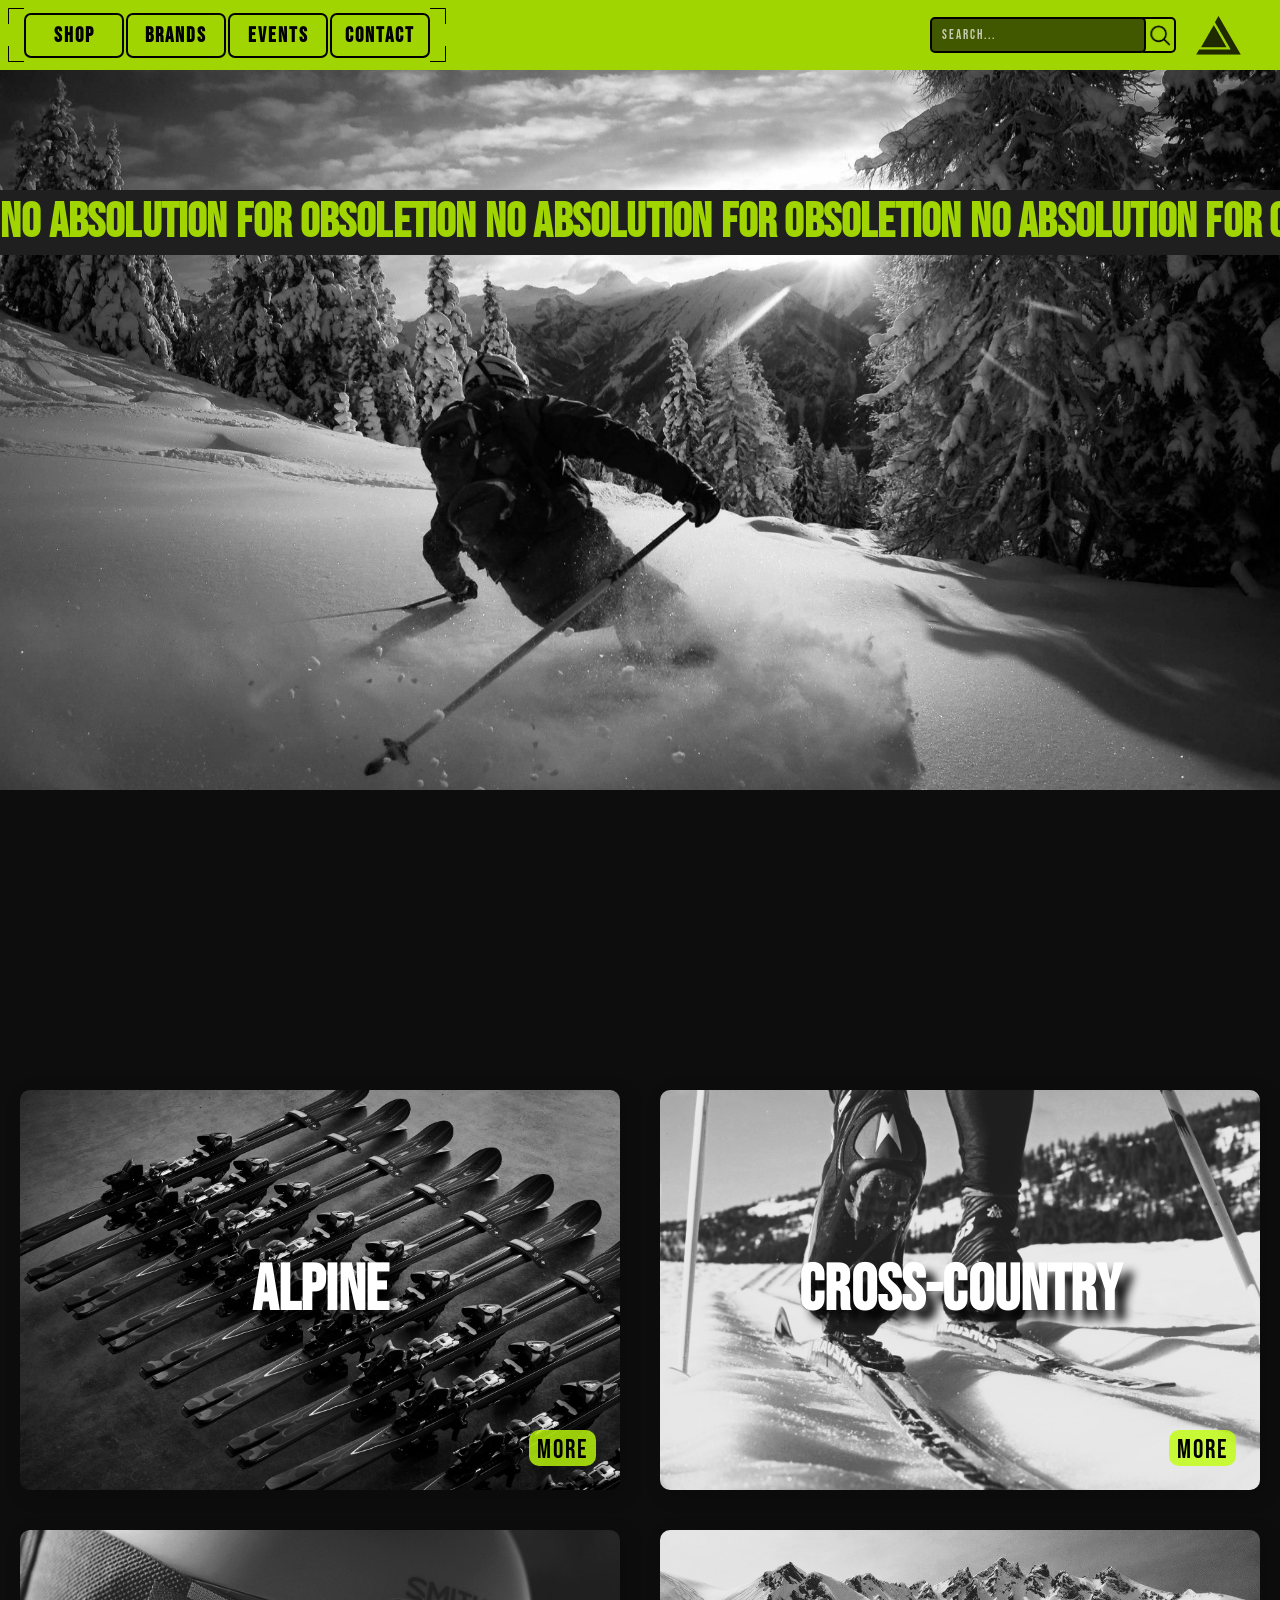
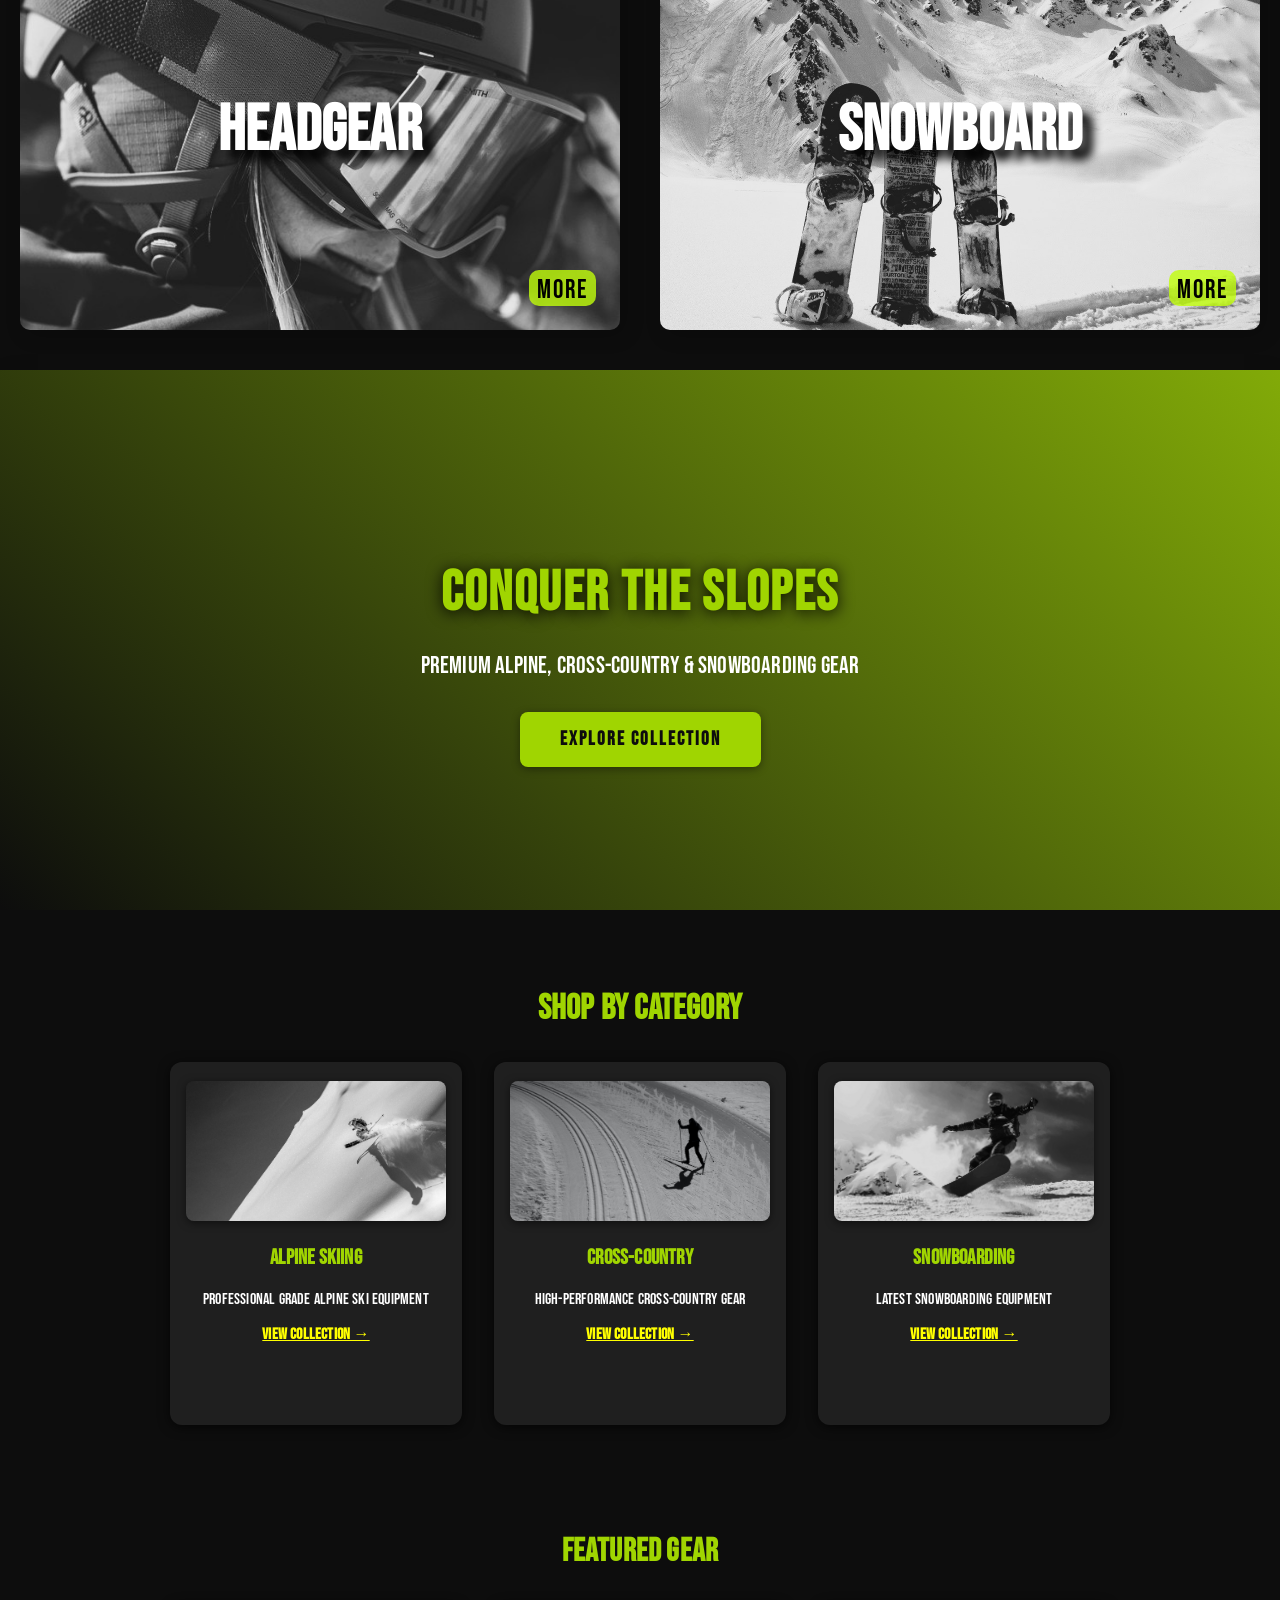
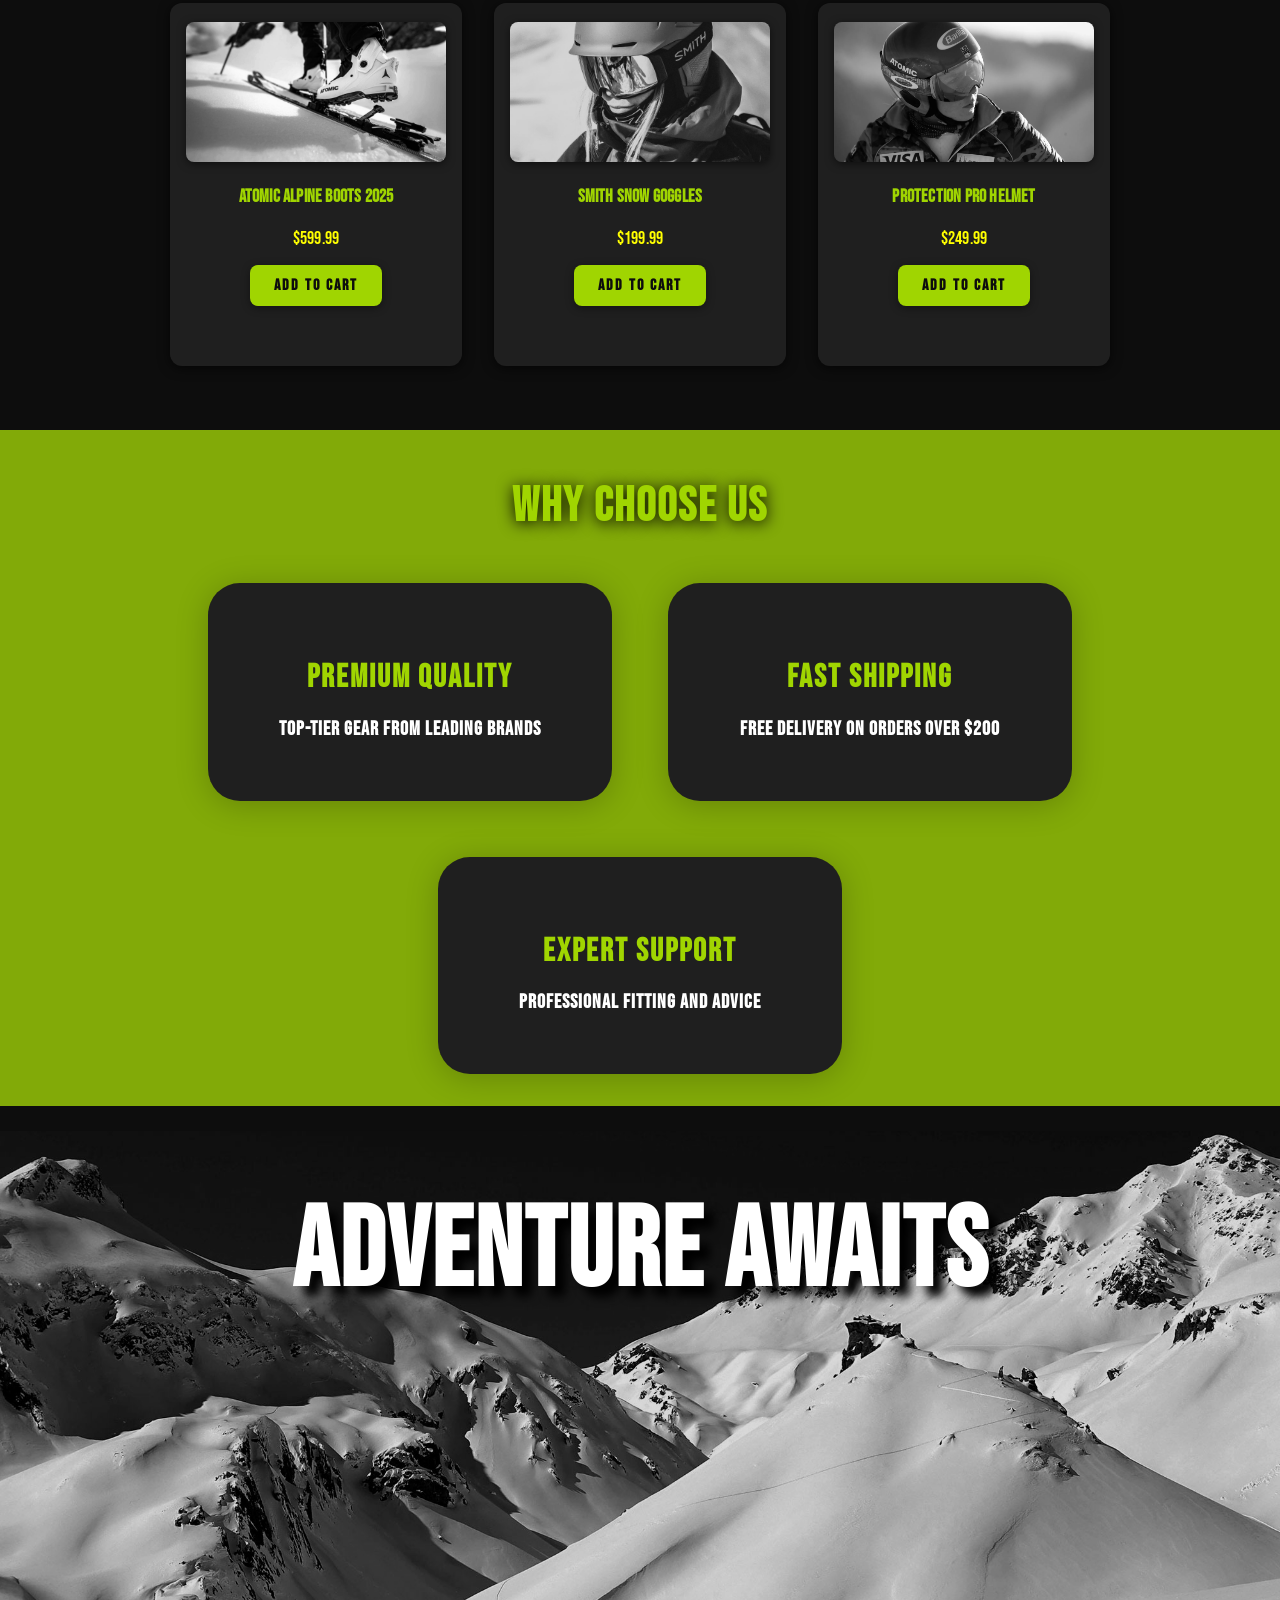
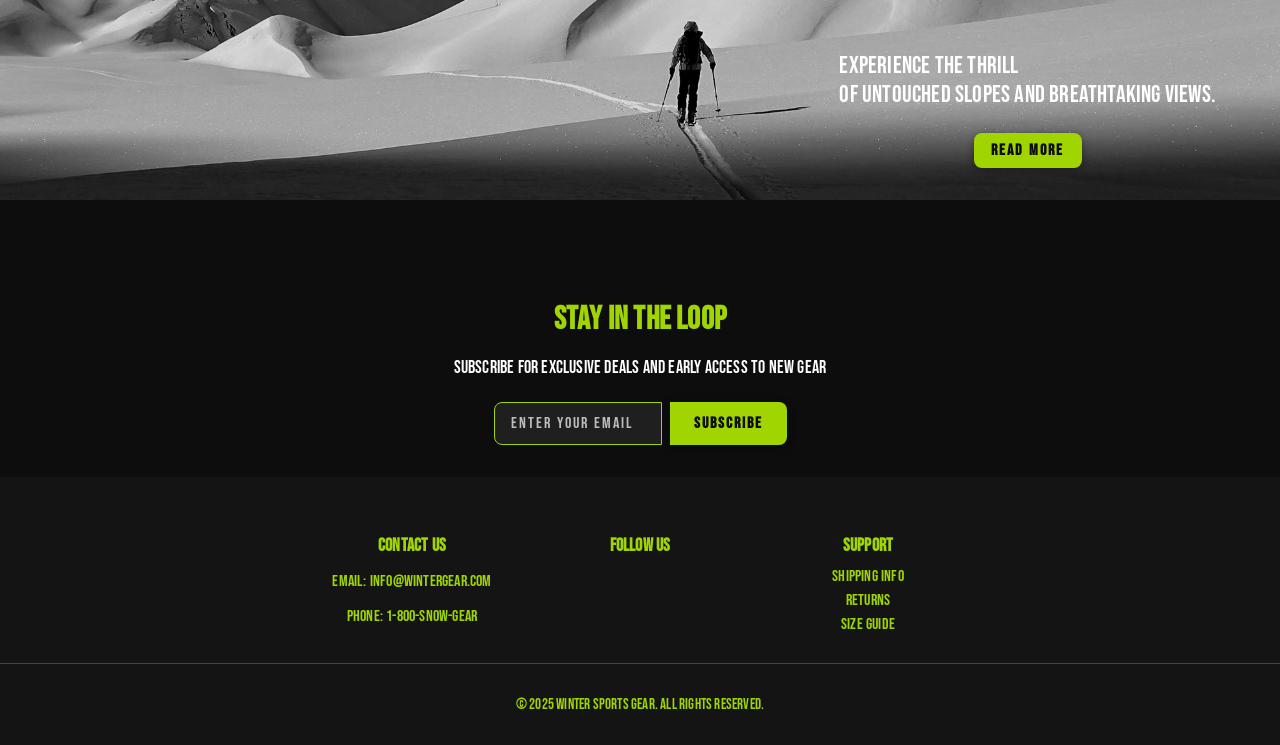
==== commit 1af4e5ae: "final version" ====
--- a/HTML.html
+++ b/HTML.html
@@ -334,7 +334,7 @@
       <h2>Adventure Awaits</h2>
     </div>
       <div class="read-more">
-      <p>experience the thrill <span class="pc-br"><br></span> of untouched slopes and breathtaking views.</p>
+      <p>experience the thrill <span class="pc-br"><br></span> of untouched slopes <span class="mobile-br"><br></span> and breathtaking views.</p>
       <button class="read-more-btn">Read More</button>
     </div>
   </section>
--- a/CSS.css
+++ b/CSS.css
@@ -69,10 +69,11 @@
 .mobile-menu ul ul li:last-child {
   margin-bottom: 0;
 }
+.mobile-br {
+  display: none;
+}
 @media (max-width: 768px) {
-  .mobile-menu {
-    /* display: block; now controlled by JS */
-  }
+
   .button-container {
     display: none;
   }
@@ -130,6 +131,7 @@
     position: fixed;
     justify-content: space-between;
     align-items: center;
+  /* padding-right: clamp(10px, 20vw, 120px); */
     /* padding-right: clamp(10px, 20vw, 120px); */
     /* padding-left: clamp(10px, 20vw, 100px); */
     z-index: 10;
@@ -167,9 +169,8 @@
     height: inherit;
     /* margin-right: 5rem; */
     padding: 0 1.5rem;
-    max-width: 40vw;
-    gap: 2px;
-    
+  max-width: 40vw;
+  gap: 2px;
 }
 
 /* Dropdown menu for header */
@@ -359,6 +360,7 @@
 }
 
 .category img{
+  width: 100%;
     height: 400px;
     width: 600px;
     object-fit: cover;
@@ -941,6 +943,7 @@
 
     .read-more p{
       position: relative;
+      margin: 10px 0;
 
     }
 }
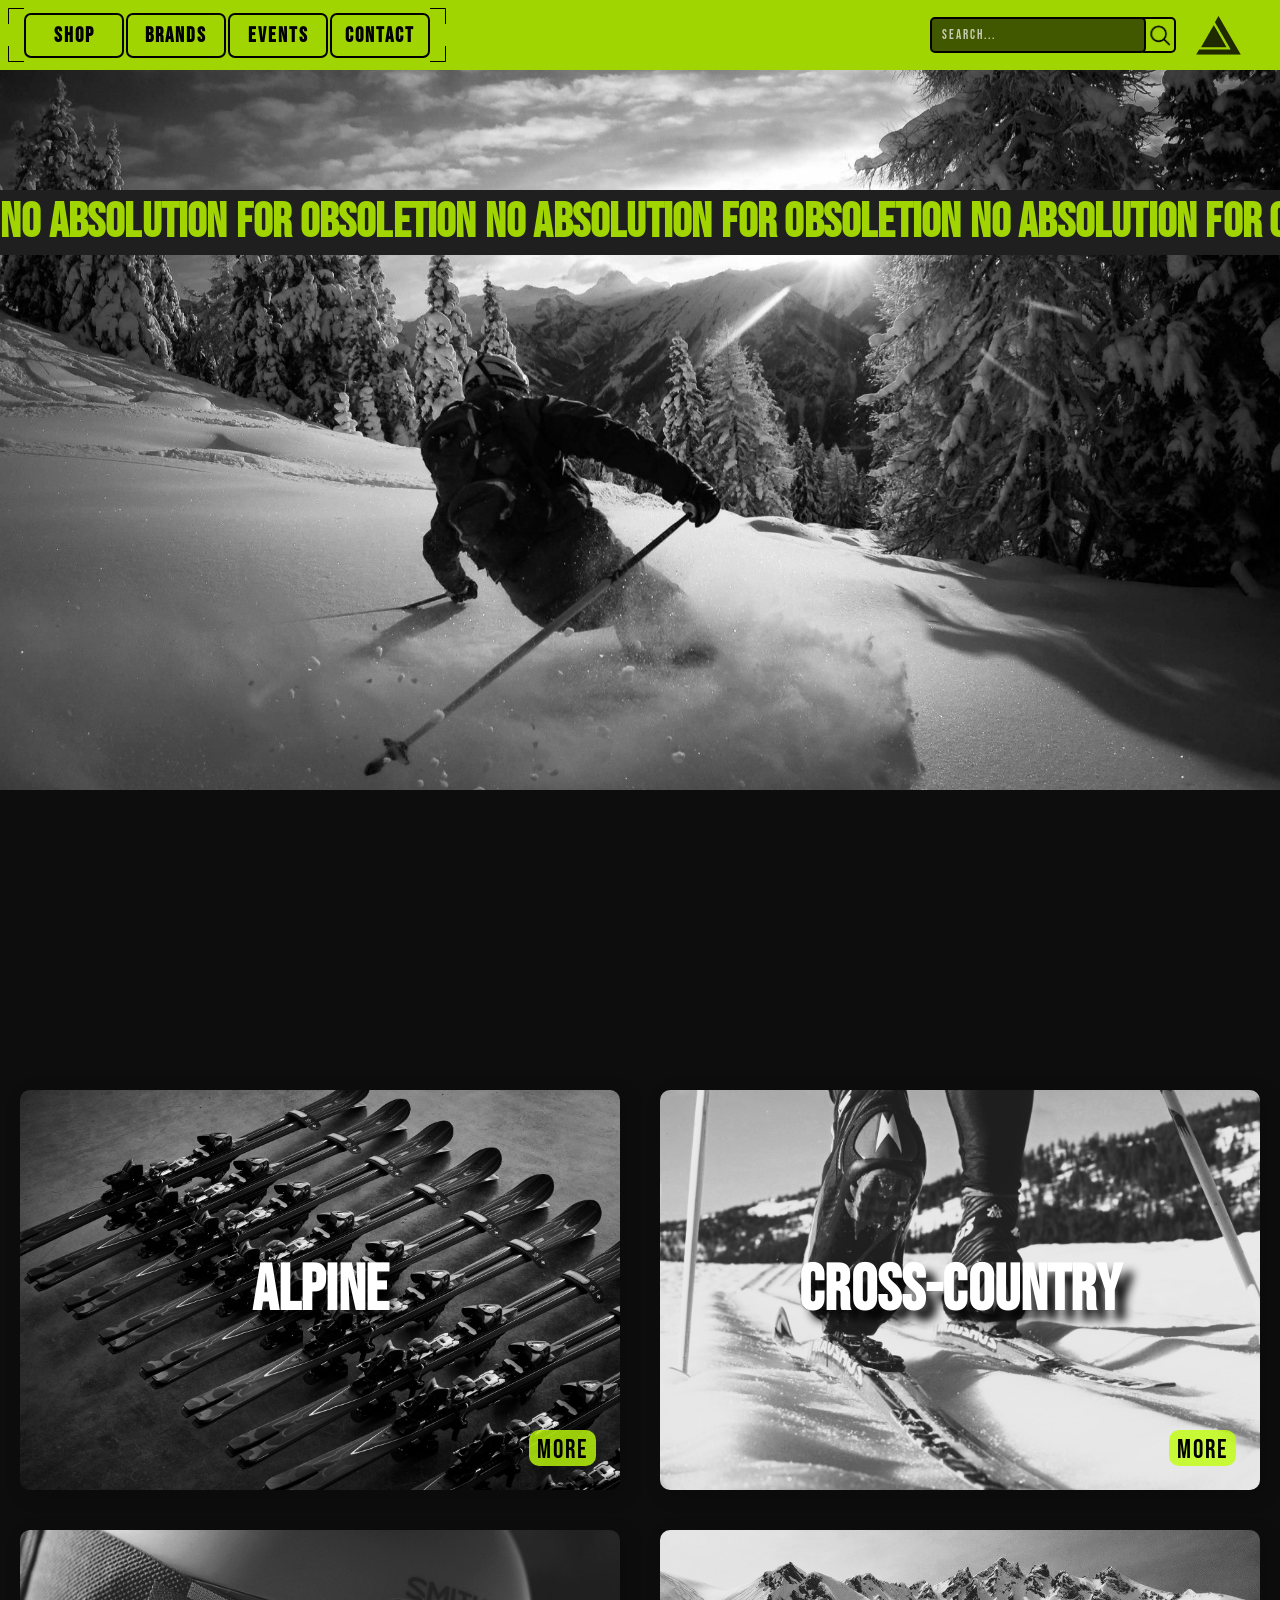
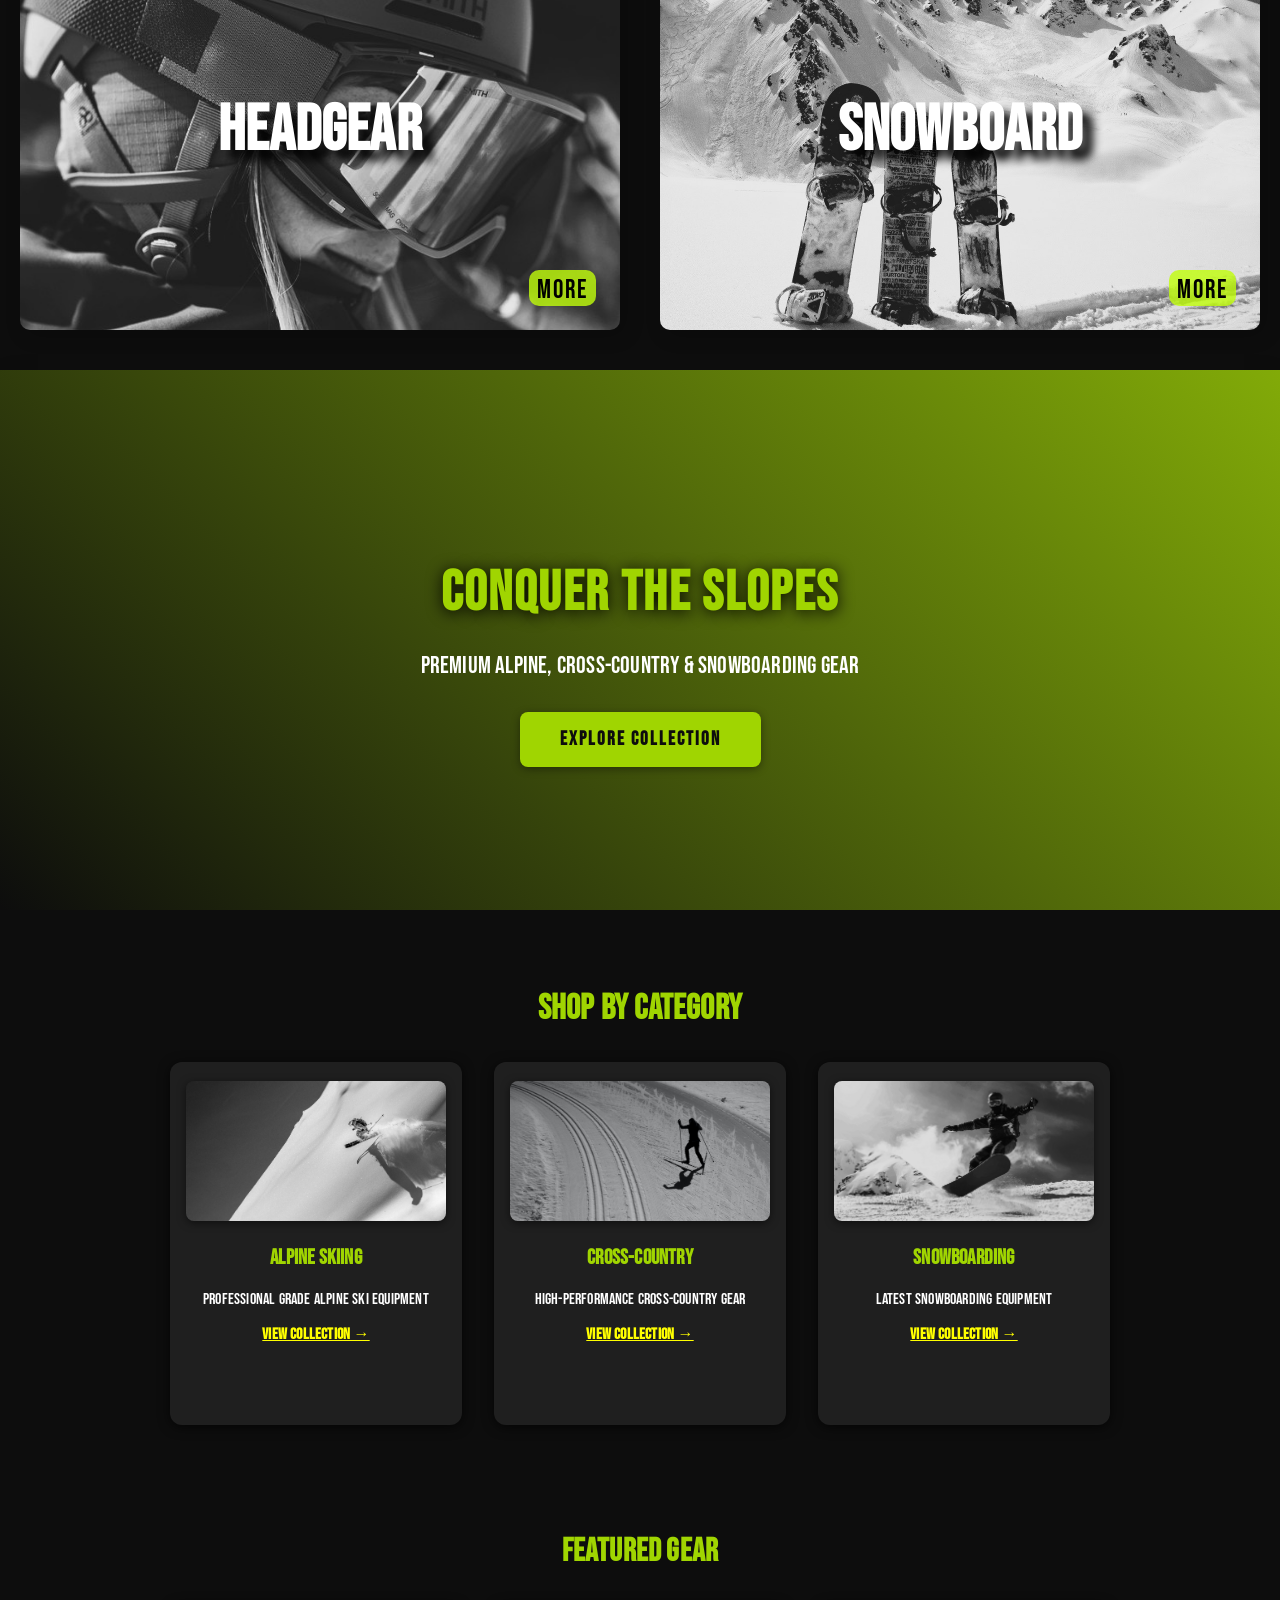
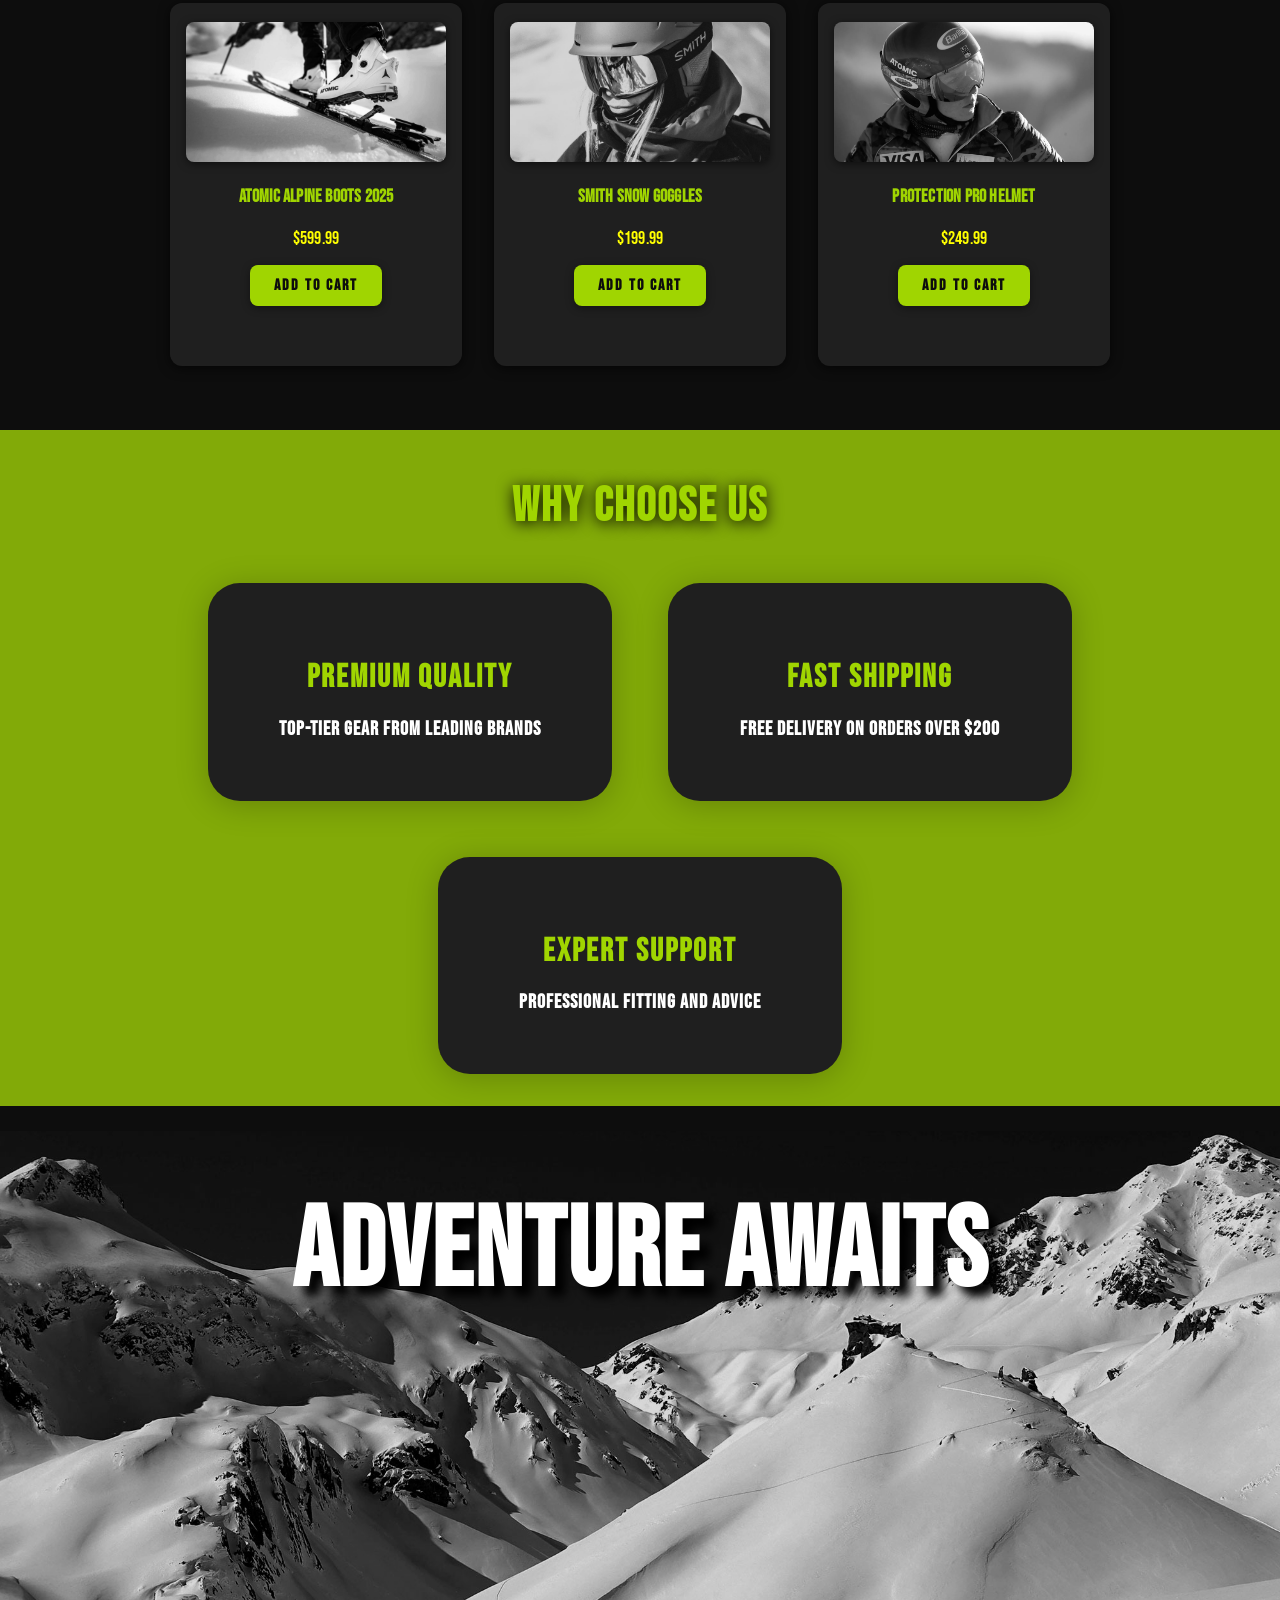
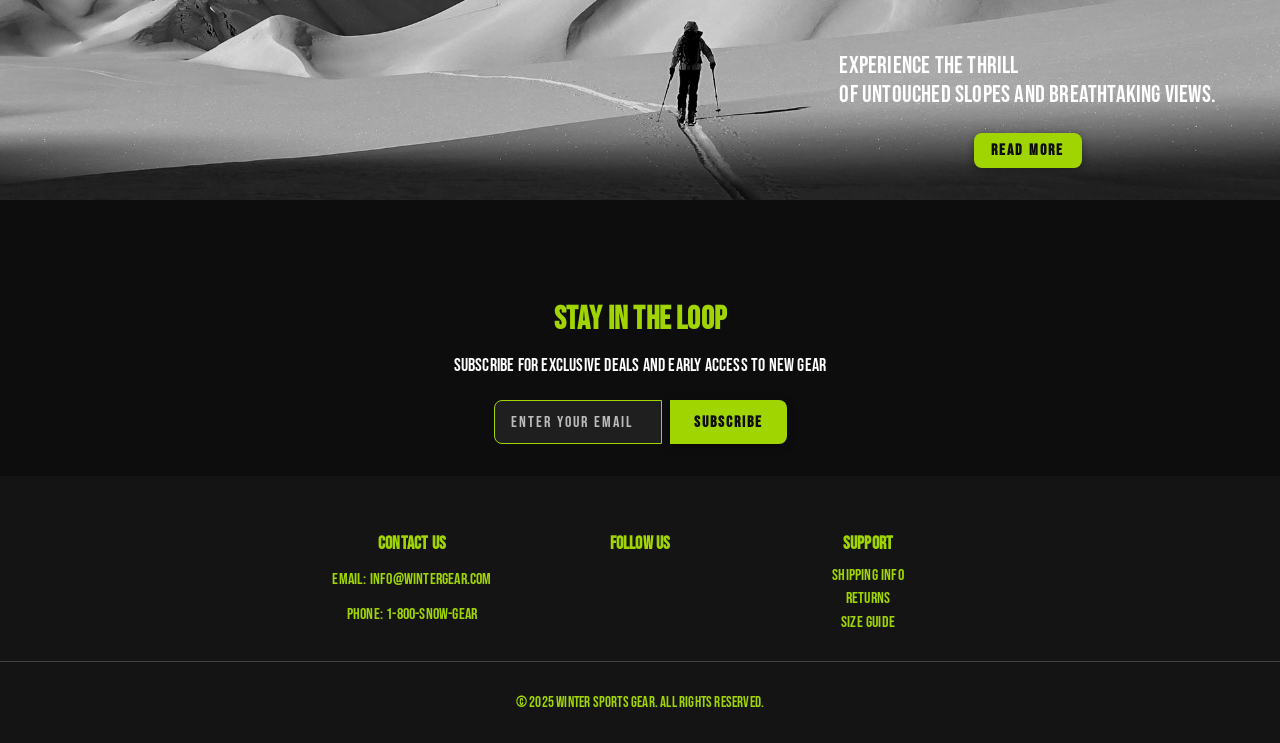
==== commit 7e1a5e06: "some updates" ====
--- a/HTML.html
+++ b/HTML.html
@@ -343,7 +343,7 @@
   <section class="newsletter">
     <div class="newsletter-content">
       <h2>STAY IN THE LOOP</h2>
-      <p>Subscribe for exclusive deals and early access to new gear</p>
+      <p>Subscribe for exclusive deals <span class="mobile-br"><br></span> and early access to new gear</p>
       <form class="subscribe-form">
         <input type="email" placeholder="Enter your email">
         <button type="submit">SUBSCRIBE</button>
--- a/CSS.css
+++ b/CSS.css
@@ -752,7 +752,7 @@
 .newsletter-content p {
   font-size: 1.1rem;
   color: var(--text-color);
-  margin-bottom: 1.5rem;
+  margin: 0 1.5rem 1.5rem 1.5rem;
 }
 .subscribe-form {
   display: flex;
